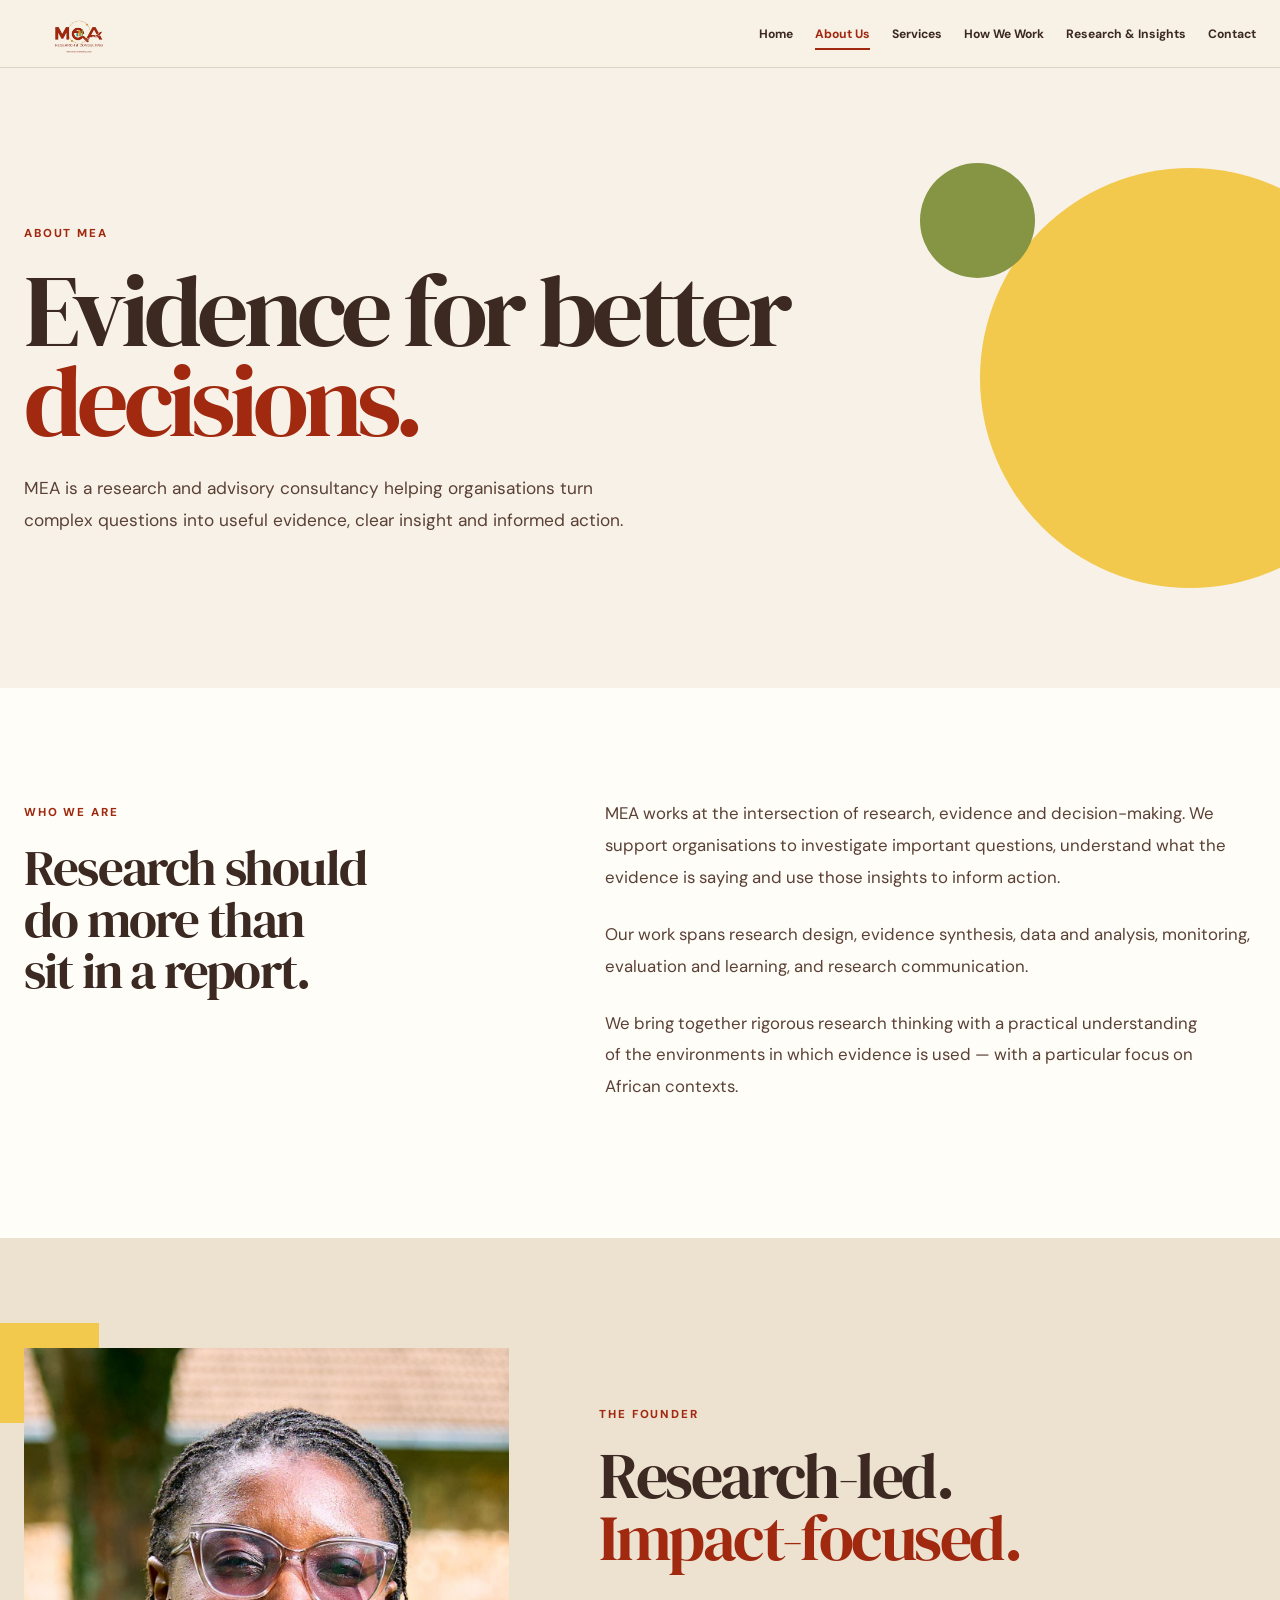
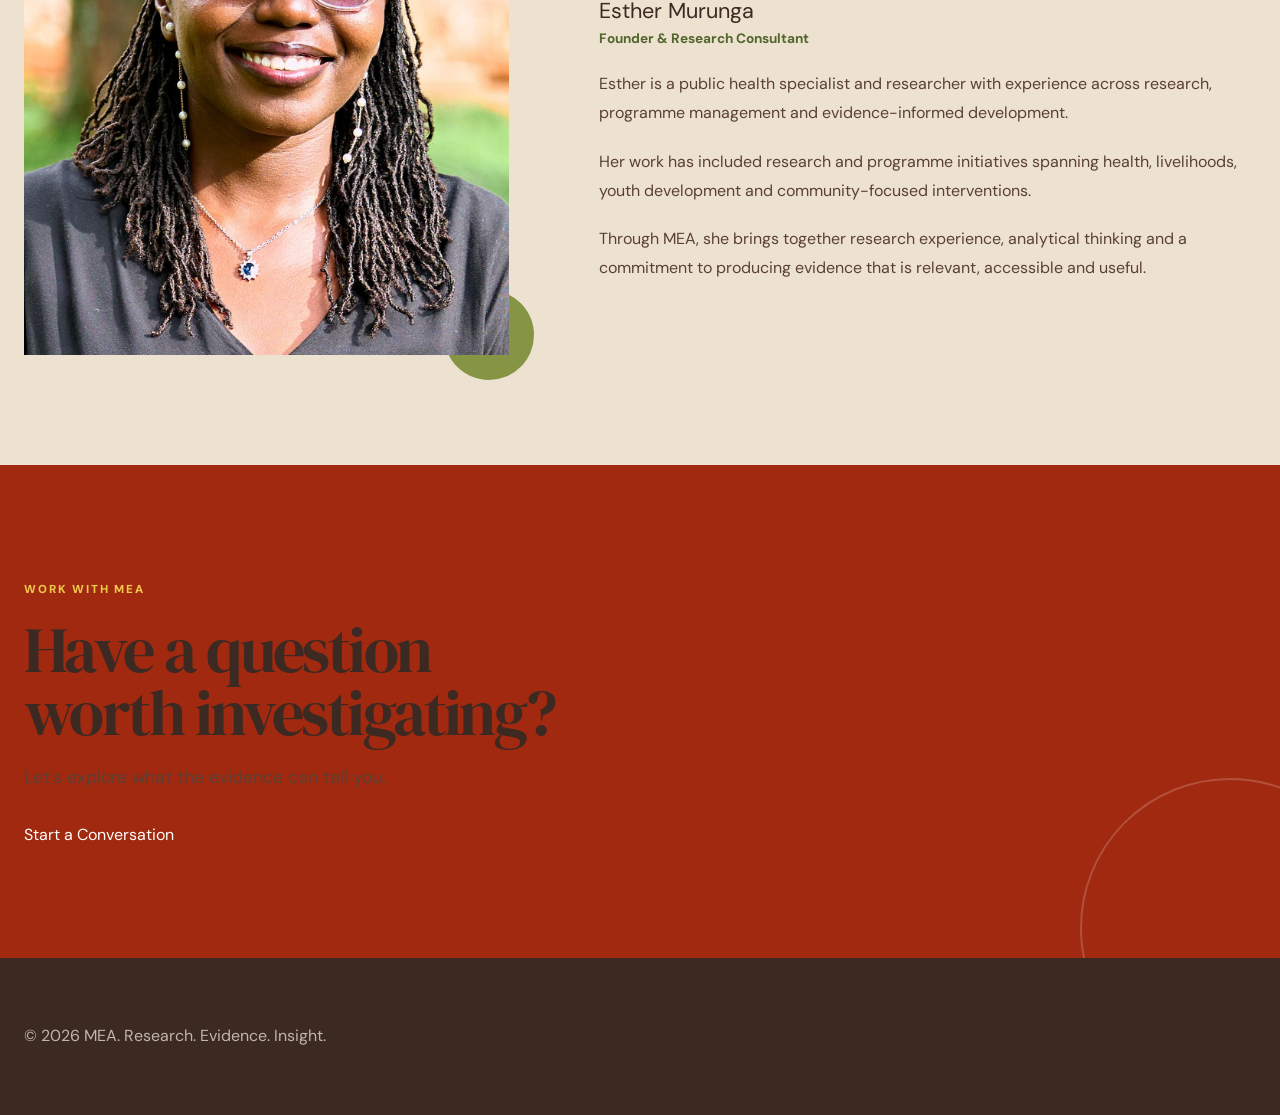
==== about.html @ 5685f76f "Refine contact section styling" ====
<!DOCTYPE html>
<html lang="en">
<head>
    <meta charset="UTF-8">
    <meta name="viewport" content="width=device-width, initial-scale=1.0">

    <title>About Us | MEA</title>

    <meta name="description" content="Learn about MEA, a research and advisory consultancy focused on generating evidence and turning research into actionable insight.">

    <link rel="stylesheet" href="style.css">
</head>

<body>

    <!-- HEADER -->
     <header>
        
        <nav>

        <a href="index.html" class="logo-link">
            <img src="images/MEA-logo.png" alt="MEA Research & Consulting">
        </a>

        <ul>

            <li>
                <a href="index.html">Home</a>
            </li>

            <li>
                <a href="about.html" class="active">About Us</a>
            </li>

            <li>
                <a href="index.html#services">Services</a>
            </li>

            <li>
                <a href="index.html#how-we-work">How We Work</a>
            </li>

            <li>
                <a href="research.html">Research & Insights</a>
            </li>

            <li>
                <a href="index.html#contact">Contact</a>
            </li>

        </ul>

    </nav>

</header>


    <!-- PAGE HERO -->
    <main>

        <section class="page-hero">
            <div class="container">

                <span class="eyebrow">ABOUT MEA</span>

                <h1>
                    Evidence for better
                    <span>decisions.</span>
                </h1>

                <p>
                    MEA is a research and advisory consultancy helping
                    organisations turn complex questions into useful evidence,
                    clear insight and informed action.
                </p>

            </div>
        </section>


        <!-- ABOUT MEA -->
        <section class="about-page-section">
            <div class="container about-page-grid">

                <div class="section-intro">
                    <span class="eyebrow">WHO WE ARE</span>

                    <h2>
                        Research should do more
                        than sit in a report.
                    </h2>
                </div>

                <div class="about-page-copy">

                    <p>
                        MEA works at the intersection of research, evidence
                        and decision-making. We support organisations to
                        investigate important questions, understand what
                        the evidence is saying and use those insights to
                        inform action.
                    </p>

                    <p>
                        Our work spans research design, evidence synthesis,
                        data and analysis, monitoring, evaluation and
                        learning, and research communication.
                    </p>

                    <p>
                        We bring together rigorous research thinking with a
                        practical understanding of the environments in which
                        evidence is used — with a particular focus on African
                        contexts.
                    </p>

                </div>

            </div>
        </section>


        <!-- FOUNDER -->
        <section class="founder-page-section">

            <div class="container founder-page-grid">

                <div class="founder-image">

                    <img
                        src="images/esther-murunga.jpg"
                        alt="Founder of MEA"
                    >

                </div>


                <div class="founder-content">

                    <span class="eyebrow">THE FOUNDER</span>

                    <h2>
                        Research-led.
                        <span>Impact-focused.</span>
                    </h2>

                    <h3>Esther Murunga</h3>

                    <p class="founder-role">
                        Founder & Research Consultant
                    </p>

                    <p>
                        Esther is a public health specialist and researcher
                        with experience across research, programme
                        management and evidence-informed development.
                    </p>

                    <p>
                        Her work has included research and programme
                        initiatives spanning health, livelihoods, youth
                        development and community-focused interventions.
                    </p>

                    <p>
                        Through MEA, she brings together research experience,
                        analytical thinking and a commitment to producing
                        evidence that is relevant, accessible and useful.
                    </p>

                </div>

            </div>

        </section>


        <!-- CTA -->
        <section class="about-page-cta">

            <div class="container">

                <span class="eyebrow">WORK WITH MEA</span>

                <h2>
                    Have a question
                    worth investigating?
                </h2>

                <p>
                    Let's explore what the evidence can tell you.
                </p>

                <a href="index.html#contact" class="btn btn-primary">
                    Start a Conversation
                </a>

            </div>

        </section>

    </main>


    <!-- FOOTER -->
    <footer class="site-footer">

        <div class="container">

            <p>
                © 2026 MEA. Research. Evidence. Insight.
            </p>

        </div>

    </footer>


    <script src="script.js"></script>

</body>
</html>
---- style.css ----
/* =========================================================
   MEA RESEARCH & CONSULTING
   Afro-Modern Editorial Website
   ========================================================= */

/* NOTE: for best performance, load fonts with <link> tags in your HTML <head>
   instead of @import (this is only a fallback). */
@import url('https://fonts.googleapis.com/css2?family=DM+Sans:wght@400;500;600;700&family=DM+Serif+Display:ital@0;1&display=swap');

/* -------------------------
   01. BRAND SYSTEM
------------------------- */
:root {
    --cream: #F7F1E7;
    --cream-dark: #EDE1D0;
    --white: #FFFDF8;

    --brown: #3B2922;
    --brown-soft: #5A4035;
    --brown-light: #76594A;

    --terracotta: #A12910;
    --terracotta-dark: #7F210D;
    --terracotta-light: #C85632;

    --ochre: #E3962F;
    --yellow: #F2C94C;
    --green: #859543;
    --green-dark: #52652C;
    --teal: #2D8888;

    --border: rgba(59, 41, 34, 0.15);
    --shadow: 0 20px 50px rgba(59, 41, 34, 0.12);

    --serif: "DM Serif Display", Georgia, serif;
    --sans: "DM Sans", Arial, sans-serif;

    --radius-small: 8px;
    --radius-medium: 18px;
    --radius-large: 32px;

    --max-width: 1240px;
    --header-height: 82px;
    --hero-bg: url('images/hero-bg.jpg'); /* <- change this path to your picture */
    --gutter: 24px;
    --ease: cubic-bezier(.2, .7, .2, 1);
}

/* -------------------------
   02. RESET & BASE
------------------------- */
*,
*::before,
*::after {
    margin: 0;
    padding: 0;
    box-sizing: border-box;
}

html {
    scroll-behavior: smooth;
    scroll-padding-top: var(--header-height);
    -webkit-text-size-adjust: 100%;
}

body {
    font-family: var(--sans);
    background: var(--cream);
    color: var(--brown);
    line-height: 1.65;
    overflow-x: hidden;
    overflow-x: clip; /* keeps position: sticky working */
    -webkit-font-smoothing: antialiased;
    -moz-osx-font-smoothing: grayscale;
    text-rendering: optimizeLegibility;
}

img,
svg,
video {
    max-width: 100%;
    display: block;
}

a {
    color: inherit;
    text-decoration: none;
}

ul {
    list-style: none;
}

button,
input,
textarea,
select {
    font: inherit;
    color: inherit;
}

::selection {
    background: var(--ochre);
    color: var(--brown);
}

/* Visible keyboard focus */
:focus-visible {
    outline: 3px solid var(--terracotta);
    outline-offset: 4px;
    border-radius: 2px;
}

#services :focus-visible,
#contact :focus-visible,
footer :focus-visible,
.project-header :focus-visible {
    outline-color: var(--yellow);
}

/* -------------------------
   03. GLOBAL TYPOGRAPHY
------------------------- */
h1,
h2,
h3,
h4 {
    color: var(--brown);
    line-height: 1.05;
    font-weight: 400; /* DM Serif Display has one weight; avoids faux-bold */
    text-wrap: balance;
}

h4 {
    font-family: var(--sans);
    font-weight: 700;
}

p {
    color: var(--brown-soft);
    text-wrap: pretty;
}

.eyebrow {
    display: inline-flex;
    align-items: center;
    gap: 10px;

    font-size: 0.75rem;
    font-weight: 700;
    letter-spacing: 0.16em;
    text-transform: uppercase;

    color: var(--terracotta);
}

.eyebrow::before {
    content: "";
    width: 28px;
    height: 3px;
    background: var(--ochre);
    flex-shrink: 0;
}

/* -------------------------
   04. HEADER
------------------------- */

:root {
    --header-height: 66px;
}

header {
    position: sticky;
    top: 0;
    z-index: 1000;

    height: var(--header-height);

    background: rgba(247, 241, 231, 0.96);
    -webkit-backdrop-filter: blur(14px);
    backdrop-filter: blur(14px);

    border-bottom: 1px solid var(--border);
}

nav {
    width: min(100% - 48px, var(--max-width));
    height: 100%;
    margin: auto;

    display: flex;
    align-items: center;
    justify-content: space-between;
    gap: 24px;
}

.logo-link {
    display: flex;
    align-items: center;
    flex-shrink: 0;
}

.logo-link img {
    display: block;
    width: 115px;
    height: auto;
}

nav ul {
    display: flex;
    align-items: center;
    justify-content: flex-end;
    gap: 24px;
    margin: 0;
    padding: 0;
}

nav ul li a {
    position: relative;
    display: inline-block;
    padding: 4px 0;
    white-space: nowrap;

    font-size: 0.76rem;
    font-weight: 700;
    color: var(--brown);

    transition:
        color 0.2s ease,
        transform 0.2s ease;
}

nav ul li a::after {
    content: "";
    position: absolute;
    left: 0;
    bottom: -2px;

    width: 0;
    height: 2px;

    background: var(--terracotta);

    transition: width 0.2s ease;
}

nav ul li a:hover,
nav ul li a[aria-current="page"],
nav ul li a.active {
    color: var(--terracotta);
}

nav ul li a:hover::after,
nav ul li a[aria-current="page"]::after,
nav ul li a.active::after {
    width: 100%;
}


/* Tablet */
@media (max-width: 1000px) {

    nav {
        width: min(100% - 36px, var(--max-width));
    }

    nav ul {
        gap: 18px;
    }

    nav ul li a {
        font-size: 0.72rem;
    }

}


/* Mobile */
@media (max-width: 760px) {

    :root {
        --header-height: 62px;
    }

    nav {
        width: min(100% - 32px, var(--max-width));
    }

    .logo-link img {
        width: 105px;
    }

    nav ul {
        display: none;
    }

}

/* -------------------------
   05. HERO
------------------------- */
#home {
    position: relative;
    isolation: isolate; /* keeps the background layer behind the hero content */
    min-height: calc(100vh - var(--header-height));
    min-height: calc(100svh - var(--header-height));

    width: min(100% - 48px, var(--max-width));
    margin: auto;

    /* extra bottom padding leaves room for the ticker */
    padding: 90px 0 110px;

    display: grid;
    grid-template-columns: minmax(0, 1fr) minmax(390px, 0.85fr);
    align-items: center;
    gap: 70px;
}

/* subtle background motif */
#home::before {
    content: "";
    position: absolute;

    width: 420px;
    height: 420px;

    right: -220px;
    top: 50px;

    border: 1px solid rgba(133, 149, 67, 0.3);
    border-radius: 50%;

    pointer-events: none;
}

#home h2 {
    max-width: 780px;
    margin: 22px 0;

    font-family: var(--serif);
    font-size: clamp(3.5rem, 7vw, 7.8rem);
    font-weight: 400;
    letter-spacing: -0.045em;
    line-height: 0.98;

    color: var(--brown);
}

#home h2 span {
    display: block;
    color: var(--terracotta);
    font-style: italic;
}

#home p {
    max-width: 570px;
    font-size: 1.08rem;
    line-height: 1.8;
}

/* Buttons */
.hero-button,
.primary-button,
.secondary-button {
    display: inline-flex;
    align-items: center;
    justify-content: center;
    gap: 12px;

    min-height: 52px;
    padding: 0 28px;

    border-radius: 999px;

    font-size: 0.82rem;
    font-weight: 700;
    letter-spacing: 0.03em;
    line-height: 1;
    text-align: center;

    cursor: pointer;

    transition:
        transform 0.3s var(--ease),
        background 0.3s ease,
        border-color 0.3s ease,
        color 0.3s ease,
        box-shadow 0.3s ease;
}

.hero-button,
.primary-button {
    background: var(--terracotta);
    color: var(--white);
    border: 2px solid var(--terracotta);
}

.hero-button:hover,
.primary-button:hover {
    background: var(--brown);
    border-color: var(--brown);
    transform: translateY(-4px);
    box-shadow: 0 14px 30px rgba(59, 41, 34, 0.18);
}

.secondary-button {
    background: transparent;
    color: var(--brown);
    border: 2px solid var(--brown);
}

.secondary-button:hover {
    background: var(--ochre);
    border-color: var(--ochre);
    transform: translateY(-4px);
}

.hero-button:active,
.primary-button:active,
.secondary-button:active {
    transform: translateY(-1px);
}

.hero-actions {
    display: flex;
    flex-wrap: wrap;
    gap: 14px;
    margin-top: 34px;
}

/* Hero image area */
.hero-visual {
    position: relative;
    min-height: 600px;

    display: flex;
    align-items: center;
    justify-content: center;
}

.hero-image-wrap {
    position: relative;

    width: min(100%, 500px);
    aspect-ratio: 4 / 5;
}

/* Terracotta offset block */
.hero-image-wrap::before {
    content: "";
    position: absolute;
    inset: 22px 22px -22px -22px;
    background: var(--terracotta);
    z-index: 0;
}

/* Green offset circle */
.hero-image-wrap::after {
    content: "";
    position: absolute;

    width: 95px;
    height: 95px;

    right: -35px;
    bottom: -30px;

    background: var(--green);
    border-radius: 50%;

    z-index: 3;
}

.hero-image,
.hero-image-placeholder {
    position: relative;

    width: 100%;
    height: 100%;

    object-fit: cover;

    z-index: 2;

    background: var(--cream-dark);
    border: 10px solid var(--brown);

    transition:
        transform 0.6s var(--ease),
        filter 0.6s ease;
}

.hero-image-wrap:hover .hero-image {
    transform: translate(-8px, -8px) scale(1.02);
    filter: saturate(1.08);
}

/* Placeholder until a real image is added */
.hero-image-placeholder {
    display: flex;
    align-items: flex-end;
    justify-content: flex-start;

    padding: 28px;

    background:
        linear-gradient(
            135deg,
            var(--cream-dark) 0%,
            var(--cream) 50%,
            var(--ochre) 50%,
            var(--ochre) 53%,
            var(--cream) 53%
        );
}

.hero-image-placeholder span {
    padding: 8px 13px;

    background: var(--brown);
    color: var(--white);

    font-size: 0.7rem;
    font-weight: 700;
    letter-spacing: 0.14em;
}

/* Decorative stamp */
.hero-stamp {
    position: absolute;

    left: -55px;
    bottom: 80px;

    z-index: 5;

    width: 125px;
    height: 125px;

    display: flex;
    align-items: center;
    justify-content: center;

    text-align: center;

    background: var(--ochre);
    color: var(--brown);

    border-radius: 50%;

    font-size: 0.68rem;
    font-weight: 800;
    letter-spacing: 0.12em;
    line-height: 1.5;

    transform: rotate(-10deg);
    box-shadow: 0 12px 30px rgba(59, 41, 34, 0.15);

    animation: gentleFloat 5s ease-in-out infinite;
}

.hero-accent-yellow {
    position: absolute;
    width: 35px;
    height: 35px;
    top: 40px;
    right: 20px;
    background: var(--yellow);
    transform: rotate(45deg);
    z-index: 4;
}

.hero-accent-green {
    position: absolute;
    width: 20px;
    height: 100px;
    left: -50px;
    top: 120px;
    background: var(--green);
    z-index: 4;
}

/* Hero ticker (repeat the items twice in your HTML so the -50% loop is seamless) */
.hero-ticker {
    position: absolute;

    left: 50%;
    bottom: 0;

    width: 100vw;
    transform: translateX(-50%);

    overflow: hidden;

    background: var(--brown);
    color: var(--cream);

    padding: 14px 0;

    white-space: nowrap;
}

.hero-ticker-track {
    display: inline-flex;
    gap: 45px;
    padding-left: 45px;
    will-change: transform;

    animation: ticker 28s linear infinite;
}

.hero-ticker:hover .hero-ticker-track {
    animation-play-state: paused;
}

.hero-ticker span {
    font-size: 0.72rem;
    font-weight: 700;
    letter-spacing: 0.2em;
}

.hero-ticker span:nth-child(3n) {
    color: var(--ochre);
}

.hero-ticker span:nth-child(4n) {
    color: #A9BB64; /* lighter green so it reads on dark brown */
}

/* -------------------------
   05b. HERO BACKGROUND IMAGE
   Full-width picture behind the whole hero. On desktop it stays fixed
   while the page scrolls over it (parallax); on touch devices it scrolls normally.
------------------------- */
#home::after {
    content: "";
    position: absolute;
    z-index: -1;

    top: 0;
    bottom: 0;
    left: 50%;
    width: 100vw;
    transform: translateX(-50%);

    background:
        linear-gradient(
            90deg,
            rgba(43, 28, 22, 0.90) 0%,
            rgba(43, 28, 22, 0.75) 55%,
            rgba(43, 28, 22, 0.55) 100%
        ),
        var(--hero-bg) center / cover no-repeat;
    background-attachment: scroll, fixed;
}

/* Light text on the darkened picture */
#home .eyebrow {
    color: var(--yellow);
}

#home h2 {
    color: var(--cream);
}

#home h2 span {
    color: var(--ochre);
}

#home p {
    color: rgba(247, 241, 231, 0.88);
}

#home .secondary-button {
    color: var(--cream);
    border-color: var(--cream);
}

#home .secondary-button:hover {
    color: var(--brown);
    background: var(--ochre);
    border-color: var(--ochre);
}

#home :focus-visible {
    outline-color: var(--yellow);
}

/* Fixed backgrounds are janky on phones/tablets, so let it scroll there */
@media (max-width: 1000px), (hover: none) {
    #home::after {
        background-attachment: scroll, scroll;
    }
}

/* -------------------------
   06. SHARED SECTIONS
------------------------- */
section:not(#home) {
    padding: 110px var(--gutter);
}

.section-heading {
    width: min(100%, var(--max-width));
    margin: 0 auto 65px;
}

.section-heading h2 {
    max-width: 850px;
    margin-top: 18px;

    font-family: var(--serif);
    font-size: clamp(2.8rem, 6vw, 6rem);
    font-weight: 400;
    letter-spacing: -0.04em;
}

.section-heading > p:not(.eyebrow) {
    max-width: 650px;
    margin-top: 25px;
    font-size: 1.02rem;
}

/* -------------------------
   07. SERVICES
------------------------- */
#services {
    background: var(--brown);
    color: var(--cream);
}

#services h2,
#services p {
    color: var(--cream);
}

#services .eyebrow {
    color: var(--ochre);
}

.services-grid {
    width: min(100%, var(--max-width));
    margin: auto;

    display: grid;
    grid-template-columns: repeat(2, 1fr);
    gap: 2px;

    background: rgba(247, 241, 231, 0.2);
}

/* if there's an odd number of cards, the last one spans the full row */
.service-card:last-child:nth-child(odd) {
    grid-column: 1 / -1;
}

.service-card {
    position: relative;

    min-height: 280px;
    padding: 42px 90px 42px 42px;

    background: var(--brown);
    overflow: hidden;

    transition:
        background 0.4s ease,
        transform 0.4s var(--ease);
}

.service-card::before {
    content: attr(data-number);

    position: absolute;
    right: 28px;
    top: 18px;

    font-family: var(--serif);
    font-size: 5rem;
    line-height: 1;

    color: rgba(247, 241, 231, 0.08);
    pointer-events: none;
}

.service-card::after {
    content: "↗";

    position: absolute;
    right: 30px;
    bottom: 25px;

    font-size: 1.6rem;
    color: var(--ochre);

    transition: transform 0.3s var(--ease), color 0.3s ease;
}

.service-card:hover {
    background: var(--terracotta);
    transform: translateY(-5px);
}

.service-card:hover::after {
    transform: translate(5px, -5px);
    color: var(--yellow);
}

.service-card h3 {
    position: relative;
    z-index: 2;

    max-width: 500px;
    margin-bottom: 18px;

    font-family: var(--serif);
    font-size: clamp(1.9rem, 3vw, 2.4rem);
    font-weight: 400;

    color: var(--cream);
}

.service-card p {
    position: relative;
    z-index: 2;

    max-width: 480px;
    color: rgba(247, 241, 231, 0.82);
}

/* -------------------------
   08. AREAS
------------------------- */

#areas {
    padding: 110px 0;
    background: var(--cream);
}

/* -------------------------
   AREAS — FULL WIDTH INTRO
------------------------- */

#areas .section-heading {
    width: min(100% - 48px, var(--max-width));
    margin: 0 auto 65px;

    display: block;
}

#areas .section-heading .eyebrow {
    display: block;
    margin-bottom: 20px;
}

#areas .section-heading h2 {
    max-width: 1050px;
    margin: 0 0 24px;

    font-family: var(--serif);
    font-size: clamp(3rem, 6vw, 6.5rem);
    font-weight: 400;
    line-height: 0.98;
    letter-spacing: -0.045em;

    color: var(--brown);
}

#areas .section-heading > p:last-child {
    max-width: 900px;
    margin: 0;

    font-size: 1.08rem;
    line-height: 1.8;
    color: var(--brown-soft);
}

#areas .section-heading > p:last-child {
    grid-column: 2;

    max-width: 850px;
    margin: 15px 0 0;

    font-size: 1.08rem;
    line-height: 1.8;
    color: var(--brown-soft);
}


/* -------------------------
   AREA CARDS
------------------------- */

#areas .areas-grid {
    width: min(100% - 48px, var(--max-width));
    margin: auto;

    display: grid;
    grid-template-columns: repeat(3, 1fr);
    gap: 18px;
}

#areas .area-card {
    position: relative;
    overflow: hidden;

    min-height: 210px;
    padding: 35px;

    display: flex;
    flex-direction: column;
    align-items: flex-start;
    justify-content: flex-end;

    background: var(--white);
    border: 1px solid var(--border);

    transition:
        transform 0.35s var(--ease),
        background 0.35s ease,
        border-color 0.35s ease;
}

#areas .area-card::before {
    content: "";

    position: absolute;

    width: 90px;
    height: 90px;

    right: -20px;
    top: -20px;

    background: var(--green);
    border-radius: 50%;
}

#areas .area-card:nth-child(4n + 2)::before {
    background: var(--ochre);
}

#areas .area-card:nth-child(4n + 3)::before {
    background: var(--terracotta);
}

#areas .area-card:nth-child(4n + 4)::before {
    background: var(--teal);
}

#areas .area-card:hover {
    transform: translateY(-8px) rotate(-1deg);
    background: var(--brown);
    border-color: var(--brown);
}

#areas .area-card h3 {
    position: relative;
    z-index: 2;

    margin: 0;

    font-family: var(--serif);
    font-size: 2rem;

    color: var(--brown);

    transition: color 0.3s ease;
}

#areas .area-card p {
    position: relative;
    z-index: 2;

    margin-top: 12px;

    font-size: 0.9rem;
    line-height: 1.6;
    color: var(--brown-soft);

    transition: color 0.3s ease;
}

#areas .area-card:hover h3,
#areas .area-card:hover p {
    color: var(--cream);
}


/* -------------------------
   AREAS — TABLET
------------------------- */

@media (max-width: 900px) {

    #areas .areas-grid {
        grid-template-columns: repeat(2, 1fr);
    }

}


/* -------------------------
   AREAS — MOBILE
------------------------- */

@media (max-width: 600px) {

    #areas {
        padding: 80px 0;
    }

    #areas .section-heading,
    #areas .areas-grid {
        width: min(100% - 32px, var(--max-width));
    }

    #areas .section-heading {
        margin-bottom: 45px;
    }

    #areas .section-heading h2 {
        font-size: clamp(2.7rem, 12vw, 4rem);
    }

    #areas .section-heading > p:last-child {
        font-size: 1rem;
    }

    #areas .areas-grid {
        grid-template-columns: 1fr;
    }

}

/* -------------------------
   09. ABOUT
------------------------- */
#about {
    background: var(--white);
}

.about-container {
    width: min(100%, var(--max-width));
    margin: auto;

    display: grid;
    grid-template-columns: 1.25fr 0.75fr;
    gap: 90px;
    align-items: start;
}

.about-text h2 {
    margin-bottom: 30px;

    font-family: var(--serif);
    font-size: clamp(2.8rem, 5vw, 5rem);
    font-weight: 400;
}

.about-text p {
    max-width: 700px;
    margin-bottom: 20px;
    font-size: 1.05rem;
}

.about-highlight {
    position: sticky;
    top: calc(var(--header-height) + 38px);

    padding: 42px;

    background: var(--green-dark); /* darker green = white text passes contrast */
    color: var(--white);

    transform: rotate(2deg);
}

.about-highlight::before {
    content: "MEA";

    display: block;
    margin-bottom: 35px;

    font-family: var(--serif);
    font-size: 5rem;
    line-height: 1;

    color: rgba(255, 255, 255, 0.22);
}

.about-highlight p {
    color: var(--white);

    font-family: var(--serif);
    font-size: 1.7rem;
    line-height: 1.25;
}

/* -------------------------
   10. APPROACH
------------------------- */
.approach-grid {
    width: min(100%, var(--max-width));
    margin: auto;

    display: grid;
    grid-template-columns: repeat(4, 1fr);

    border-top: 1px solid var(--border);
    counter-reset: approach;
}

.approach-item {
    counter-increment: approach; /* was missing, so numbers never showed */

    padding: 38px 25px;
    border-right: 1px solid var(--border);

    transition: background 0.3s ease;
}

.approach-item:last-child {
    border-right: none;
}

.approach-item:hover {
    background: var(--cream-dark);
}

.approach-item::before {
    content: "0" counter(approach);

    display: block;
    margin-bottom: 22px;

    font-size: 0.75rem;
    font-weight: 700;
    letter-spacing: 0.16em;

    color: var(--terracotta);
}

.approach-item h3 {
    margin-bottom: 15px;

    font-family: var(--serif);
    font-size: 1.8rem;
}

/* -------------------------
   11. RESEARCH / INSIGHTS
------------------------- */
#insights {
    background: var(--cream-dark);
}

.research-grid {
    width: min(100%, var(--max-width));
    margin: auto;

    display: grid;
    grid-template-columns: repeat(3, 1fr);
    gap: 25px;
}

.research-card {
    position: relative;

    min-height: 330px;
    padding: 35px;

    display: flex;
    flex-direction: column;
    justify-content: space-between;

    background: var(--white);

    transition:
        transform 0.4s var(--ease),
        box-shadow 0.4s ease;
}

.research-card:nth-child(3n + 2) {
    background: var(--terracotta);
}

.research-card:nth-child(3n + 3) {
    background: var(--green-dark);
}

.research-card:hover {
    transform: translateY(-10px);
    box-shadow: var(--shadow);
}

.research-card h3 {
    margin: 18px 0;

    font-family: var(--serif);
    font-size: 2rem;
}

.research-type {
    font-size: 0.7rem;
    font-weight: 800;
    letter-spacing: 0.15em;
    text-transform: uppercase;

    color: var(--terracotta);
}

.research-tags {
    display: flex;
    flex-wrap: wrap;
    gap: 8px;
}

.research-tags span {
    padding: 6px 12px;

    background: var(--cream-dark);
    color: var(--brown);

    font-size: 0.68rem;
    font-weight: 700;

    border-radius: 999px;
}

.research-link {
    display: inline-block;
    margin-top: 25px;

    font-size: 0.8rem;
    font-weight: 800;

    color: var(--terracotta);
}

/* Coloured cards: text, labels, tags and links were invisible on these before */
.research-card:nth-child(3n + 2) h3,
.research-card:nth-child(3n + 2) p,
.research-card:nth-child(3n + 3) h3,
.research-card:nth-child(3n + 3) p {
    color: var(--white);
}

.research-card:nth-child(3n + 2) .research-type,
.research-card:nth-child(3n + 2) .research-link,
.research-card:nth-child(3n + 3) .research-type,
.research-card:nth-child(3n + 3) .research-link {
    color: var(--yellow);
}

.research-card:nth-child(3n + 2) .research-tags span,
.research-card:nth-child(3n + 3) .research-tags span {
    background: rgba(255, 253, 248, 0.18);
    color: var(--white);
}

.research-link:hover {
    text-decoration: underline;
    text-underline-offset: 4px;
}

.insights-note {
    width: min(100%, var(--max-width));
    margin: 50px auto 0;
    padding: 30px;

    background: var(--brown);
    color: var(--cream);

    border-left: 10px solid var(--ochre);
}

.insights-note p {
    color: var(--cream);
}

/* -------------------------
   12. FOUNDER
------------------------- */
#founder {
    background: var(--white);
}

.founder-container {
    width: min(100%, var(--max-width));
    margin: auto;

    display: grid;
    grid-template-columns: 0.8fr 1.2fr;
    gap: 80px;
    align-items: center;
}

.founder-image {
    position: relative;
}

.founder-image img {
    width: 100%;
    aspect-ratio: 4 / 5;
    object-fit: cover;
}

.image-placeholder {
    min-height: 500px;

    background:
        linear-gradient(
            145deg,
            var(--terracotta) 0 50%,
            var(--ochre) 50% 75%,
            var(--green) 75%
        );

    display: flex;
    align-items: flex-end;

    padding: 30px;
}

.image-placeholder::after {
    content: "PEOPLE • RESEARCH • AFRICA";

    padding: 10px 14px;

    background: var(--brown);
    color: var(--cream);

    font-size: 0.7rem;
    font-weight: 700;
    letter-spacing: 0.12em;
}

.founder-content h2 {
    margin: 18px 0 25px;

    font-family: var(--serif);
    font-size: clamp(2.8rem, 5vw, 5rem);
    font-weight: 400;
}

.founder-content p {
    margin-bottom: 20px;
}

.founder-link {
    display: inline-flex;
    margin-top: 15px;

    font-weight: 700;
    color: var(--terracotta);

    border-bottom: 2px solid var(--ochre);

    transition: color 0.3s ease, border-color 0.3s ease;
}

.founder-link:hover {
    color: var(--green-dark);
    border-color: var(--green-dark);
}

/* -------------------------
   13. CONTACT
------------------------- */

#contact {
    --contact-bg: #C85632;   /* lighter terracotta: change this one value to adjust the shade */
    --butter: #FFE7B0;

    position: relative;
    overflow: hidden;
    isolation: isolate;

    background: var(--contact-bg);
    color: var(--white);
}

/* soft filled circle, top right */
#contact::before {
    content: "";
    position: absolute;
    z-index: -1;

    width: 620px;
    height: 620px;

    right: -240px;
    top: -260px;

    border-radius: 50%;
    background: rgba(255, 253, 248, 0.08);

    pointer-events: none;
}

/* outlined ring, bottom left */
#contact::after {
    content: "";
    position: absolute;
    z-index: -1;

    width: 460px;
    height: 460px;

    left: -230px;
    bottom: -230px;

    border-radius: 50%;
    border: 1px solid rgba(255, 253, 248, 0.28);

    pointer-events: none;
}

#contact h2 {
    color: var(--white);
}

#contact .eyebrow {
    color: var(--butter);
}

#contact .eyebrow::before {
    background: var(--butter);
}

.contact-container {
    width: min(100%, var(--max-width));
    margin: auto;

    display: grid;
    grid-template-columns: minmax(0, 1fr) minmax(0, 1.05fr);
    gap: 90px;
    align-items: center;
}


/* INTRO */

.contact-intro h2 {
    margin: 26px 0 28px;

    font-family: var(--serif);
    font-size: clamp(3rem, 6vw, 5.8rem);
    font-weight: 400;
    letter-spacing: -0.04em;
    line-height: 1;
}

/* optional: <h2>Let's build <span>evidence</span> together</h2> */
.contact-intro h2 span {
    font-style: italic;
    color: var(--butter);
}

#contact .contact-intro > p:not(.eyebrow) {
    max-width: 470px;

    font-size: 1.08rem;
    line-height: 1.75;

    color: rgba(255, 253, 248, 0.94);
}


/* CONTACT DETAILS */

.contact-details {
    max-width: 470px;
    margin-top: 42px;
}

#contact .contact-details p {
    margin: 0;
    padding: 18px 0;

    border-top: 1px solid rgba(255, 253, 248, 0.3);

    font-size: 1.02rem;
    line-height: 1.5;

    color: var(--white);
}

#contact .contact-details p:last-child {
    border-bottom: 1px solid rgba(255, 253, 248, 0.3);
}

/* optional label above each detail: <strong>Email</strong> */
.contact-details strong {
    display: block;
    margin-bottom: 4px;

    font-size: 0.7rem;
    font-weight: 700;
    letter-spacing: 0.16em;
    text-transform: uppercase;

    color: var(--butter);
}

.contact-details a {
    overflow-wrap: anywhere;

    border-bottom: 2px solid rgba(255, 231, 176, 0.5);

    transition:
        border-color 0.3s ease,
        color 0.3s ease;
}

.contact-details a:hover {
    color: var(--butter);
    border-color: var(--butter);
}


/* FORM CARD */

#contact-form {
    position: relative;

    padding: 50px;

    background: var(--cream);
    color: var(--brown);

    box-shadow: 14px 14px 0 var(--ochre);
}

/* green accent circle, echoing the hero */
#contact-form::after {
    content: "";
    position: absolute;

    width: 56px;
    height: 56px;

    top: -24px;
    right: -24px;

    border-radius: 50%;
    background: var(--green);

    pointer-events: none;
}

#contact #contact-form p {
    margin-bottom: 30px;
    color: var(--brown-soft);
}

/* two fields side by side: wrap two .form-group in <div class="form-row"> */
.form-row {
    display: grid;
    grid-template-columns: 1fr 1fr;
    gap: 0 20px;
}

.form-group {
    margin-bottom: 20px;
}

.form-group label {
    display: block;
    margin-bottom: 8px;

    font-size: 0.72rem;
    font-weight: 700;
    letter-spacing: 0.1em;
    text-transform: uppercase;

    color: var(--brown);
}


/* INPUTS: soft filled fields */

.form-group input,
.form-group textarea,
.form-group select {
    width: 100%;
    padding: 14px 16px;

    background: var(--white);

    border: 1.5px solid rgba(59, 41, 34, 0.18);
    border-radius: 12px;

    font-family: var(--sans);
    font-size: 1rem; /* 16px stops iPhones zooming on focus */
    color: var(--brown);

    outline: none;

    transition:
        border-color 0.25s ease,
        box-shadow 0.25s ease,
        background 0.25s ease;
}

.form-group input::placeholder,
.form-group textarea::placeholder {
    color: var(--brown-light);
    opacity: 0.6;
}

.form-group input:hover,
.form-group textarea:hover,
.form-group select:hover {
    border-color: rgba(59, 41, 34, 0.4);
}

.form-group input:focus,
.form-group textarea:focus,
.form-group select:focus {
    border-color: var(--terracotta);
    box-shadow: 0 0 0 4px rgba(200, 86, 50, 0.16);
}

/* browser autofill */
.form-group input:-webkit-autofill {
    -webkit-text-fill-color: var(--brown);
    box-shadow: 0 0 0 100px var(--white) inset;
}

/* select arrow */
.form-group select {
    appearance: none;
    -webkit-appearance: none;

    cursor: pointer;
    padding-right: 42px;

    background-image: url("data:image/svg+xml,%3Csvg xmlns='http://www.w3.org/2000/svg' width='12' height='8' viewBox='0 0 12 8'%3E%3Cpath d='M1 1.5l5 5 5-5' fill='none' stroke='%233B2922' stroke-width='2'/%3E%3C/svg%3E");
    background-repeat: no-repeat;
    background-position: right 16px center;
}

.form-group textarea {
    min-height: 130px;
    resize: vertical;
}


/* SUBMIT BUTTON (give it class="primary-button") */

#contact-form button {
    width: 100%;
    margin-top: 8px;

    background: var(--ochre);
    border-color: var(--ochre);
    color: var(--brown);
}

#contact-form button:hover {
    background: var(--brown);
    border-color: var(--brown);
    color: var(--cream);
}
#contact button,
#contact input[type="submit"],
#contact .primary-button {
    color: var(--brown);
    -webkit-text-fill-color: var(--brown);
}

/* focus rings: yellow on the terracotta background, terracotta on the cream card */
#contact :focus-visible {
    outline-color: var(--butter);
}

#contact-form :focus-visible {
    outline-color: var(--terracotta);
}

/* optional status message: <p class="form-status"> or <p class="form-status error"> */
#contact #contact-form .form-status {
    margin: 18px 0 0;

    font-size: 0.9rem;
    font-weight: 600;
    color: var(--green-dark);
}

#contact #contact-form .form-status.error {
    color: var(--terracotta-dark);
}


/* CONTACT: TABLET & MOBILE */

@media (max-width: 1000px) {

    .contact-container {
        grid-template-columns: 1fr;
        gap: 70px;
    }

    #contact .contact-intro > p:not(.eyebrow),
    .contact-details {
        max-width: 640px;
    }

    #contact-form {
        max-width: 640px;
    }
}

@media (max-width: 760px) {

    .contact-container {
        gap: 60px;
    }

    #contact-form {
        padding: 34px 24px;
        box-shadow: 8px 8px 0 var(--ochre);
    }

    #contact-form::after {
        width: 44px;
        height: 44px;
        top: -18px;
        right: -12px;
    }

    .form-row {
        grid-template-columns: 1fr;
    }
}

/* -------------------------
   14. PROJECT PAGES
------------------------- */
.project-page {
    background: var(--cream);
}

.project-header {
    padding: 100px var(--gutter) 60px;

    background: var(--brown);
    color: var(--cream);
}

.project-header h1 {
    width: min(100%, var(--max-width));
    margin: auto;

    font-family: var(--serif);
    font-size: clamp(2.8rem, 7vw, 7rem);
    font-weight: 400;

    color: var(--cream);
}

/* side gutters added so text never touches the screen edge on mobile */
.project-intro,
.project-details {
    width: min(100% - (var(--gutter) * 2), var(--max-width));
    margin: auto;
}

.project-intro {
    padding: 70px 0;
}

.project-intro p {
    max-width: 800px;
    font-size: clamp(1.05rem, 2vw, 1.2rem);
}

.project-details {
    display: grid;
    grid-template-columns: 0.7fr 1.3fr;
    gap: 70px;
    padding-bottom: 100px;
}

.project-sidebar {
    position: sticky;
    top: calc(var(--header-height) + 24px);
    align-self: start;

    padding: 30px;

    background: var(--green-dark);
    color: var(--white);
}

.project-info {
    margin-bottom: 25px;
}

.project-info:last-child {
    margin-bottom: 0;
}

.project-info h4 {
    margin-bottom: 5px;

    color: var(--yellow);

    font-size: 0.7rem;
    text-transform: uppercase;
    letter-spacing: 0.12em;
}

.project-info p {
    color: var(--white);
}

.project-content h2 {
    margin-bottom: 20px;

    font-family: var(--serif);
    font-size: clamp(2rem, 4vw, 2.8rem);
}

.project-content p {
    margin-bottom: 20px;
    max-width: 70ch;
}

.project-image {
    margin: 45px 0;
}

.project-image img {
    width: 100%;
}

.image-caption {
    margin-top: 10px;

    font-size: 0.75rem;
    color: var(--brown-light);
}

.academic-context {
    margin-top: 60px;
    padding: 35px;

    background: var(--cream-dark);
    border-left: 8px solid var(--ochre);
}

.academic-context-text {
    margin-bottom: 25px;
}

.university-logo img {
    max-width: 150px;
    height: auto;
}

.project-team {
    margin-top: 60px;
}

.team-list,
.supervisor-list {
    display: grid;
    gap: 15px;
}

.team-person,
.supervisor-person {
    padding: 20px;

    background: var(--white);
    border-left: 4px solid var(--terracotta);
}

/* -------------------------
   15. FOOTER
------------------------- */
footer {
    padding: 65px var(--gutter);

    background: var(--brown);
    color: var(--cream);
}

footer > * {
    max-width: var(--max-width);
    margin-left: auto;
    margin-right: auto;
}

footer p {
    color: rgba(247, 241, 231, 0.7);
}

footer a {
    transition: color 0.3s ease;
}

footer a:hover {
    color: var(--ochre);
}

/* -------------------------
   16. ANIMATIONS
------------------------- */
@keyframes ticker {
    from { transform: translateX(0); }
    to   { transform: translateX(-50%); }
}

@keyframes gentleFloat {
    0%, 100% { transform: rotate(-10deg) translateY(0); }
    50%      { transform: rotate(-7deg) translateY(-10px); }
}

/* -------------------------
   17. SCROLL REVEAL
   Uses the separate `translate` property so it doesn't
   override the `transform` used by hover effects.
------------------------- */
@keyframes fadeUp {
    from {
        opacity: 0;
        translate: 0 25px;
    }
    to {
        opacity: 1;
        translate: 0 0;
    }
}

.service-card,
.area-card,
.research-card,
.approach-item,
.about-container,
.founder-container {
    animation: fadeUp 0.8s var(--ease) both;
}

/* Where supported, reveal as each element scrolls into view */
@supports (animation-timeline: view()) {
    .service-card,
    .area-card,
    .research-card,
    .approach-item,
    .about-container,
    .founder-container {
        animation: fadeUp linear both;
        animation-timeline: view();
        animation-range: entry 0% entry 35%;
    }
}

/* -------------------------
   18. RESPONSIVE
------------------------- */
@media (max-width: 1100px) {
    nav ul {
        gap: 22px;
    }
}

@media (max-width: 1000px) {
    #home {
        grid-template-columns: 1fr;
        gap: 50px;
        padding-top: 70px;
    }

    #home h2 {
        max-width: 850px;
    }

    .hero-visual {
        min-height: auto;
        padding-inline: 30px;
    }

    .hero-image-wrap {
        width: min(100%, 520px);
    }

    .about-container,
    .founder-container,
    .contact-container {
        grid-template-columns: 1fr;
        gap: 50px;
    }

    .about-highlight {
        position: static;
    }

    .approach-grid {
        grid-template-columns: repeat(2, 1fr);
    }

    .approach-item:nth-child(2n) {
        border-right: none;
    }

    .approach-item:nth-child(-n + 2) {
        border-bottom: 1px solid var(--border);
    }

    .research-grid,
    .areas-grid {
        grid-template-columns: repeat(2, 1fr);
    }

    .project-details {
        grid-template-columns: 1fr;
        gap: 50px;
    }

    .project-sidebar {
        position: static;
    }

    /* nav: scrolls sideways instead of overflowing */
    nav {
        gap: 20px;
    }

    nav ul {
        overflow-x: auto;
        scrollbar-width: none;
        -webkit-overflow-scrolling: touch;
    }

    nav ul::-webkit-scrollbar {
        display: none;
    }
}

@media (max-width: 760px) {
    :root {
        --header-height: 70px;
        --gutter: 18px;
    }

    nav {
        width: min(100% - 30px, var(--max-width));
    }

    nav ul {
        gap: 18px;
    }

    nav ul li a {
        font-size: 0.75rem;
    }

    #home {
        width: min(100% - 30px, var(--max-width));
        padding: 60px 0 100px;
    }

    #home h2 {
        font-size: clamp(3.2rem, 14vw, 5.5rem);
    }

    .hero-visual {
        min-height: 480px;
    }

    .hero-stamp {
        left: -5px;
        bottom: 50px;

        width: 100px;
        height: 100px;
    }

    .hero-accent-green {
        left: -5px;
    }

    section:not(#home) {
        padding: 80px var(--gutter);
    }

    .section-heading {
        margin-bottom: 45px;
    }

    .services-grid,
    .research-grid,
    .areas-grid {
        grid-template-columns: 1fr;
    }

    .service-card {
        min-height: 240px;
        padding-right: 80px;
    }

    .contact-container {
        gap: 40px;
    }

    #contact-form {
        padding: 30px 22px;
    }

    .about-highlight {
        transform: rotate(1deg);
        padding: 32px;
    }
}

@media (max-width: 500px) {
    nav {
        flex-direction: column;
        align-items: flex-start;
        gap: 6px;
        padding: 14px 0 10px;
    }

    nav ul {
        width: 100%;
        padding-bottom: 5px;
    }

    #home {
        padding-top: 45px;
    }

    #home p {
        font-size: 0.98rem;
    }

    .hero-actions {
        flex-direction: column;
        align-items: stretch;
    }

    .hero-button,
    .primary-button,
    .secondary-button {
        width: 100%;
    }

    .hero-visual {
        min-height: 400px;
        padding-inline: 20px;
    }

    .hero-image-wrap {
        width: 88%;
    }

    .hero-image,
    .hero-image-placeholder {
        border-width: 7px;
    }

    .hero-stamp {
        width: 80px;
        height: 80px;
        font-size: 0.55rem;
    }

    .service-card {
        padding: 30px 70px 30px 25px;
    }

    .area-card,
    .research-card {
        padding: 28px;
    }

    .approach-grid {
        grid-template-columns: 1fr;
    }

    .approach-item {
        border-right: none;
        border-bottom: 1px solid var(--border);
    }

    .founder-image .image-placeholder {
        min-height: 380px;
    }

    .project-header {
        padding-top: 70px;
    }
}

/* -------------------------
   19. REDUCED MOTION
------------------------- */
@media (prefers-reduced-motion: reduce) {
    *,
    *::before,
    *::after {
        scroll-behavior: auto !important;
        animation-duration: 0.01ms !important;
        animation-iteration-count: 1 !important;
        animation-delay: 0s !important;
        transition-duration: 0.01ms !important;
    }
}

/* -------------------------
   20. PRINT
------------------------- */
@media print {
    header,
    .hero-ticker,
    .hero-stamp,
    #contact-form {
        display: none !important;
    }

    body {
        background: #fff;
    }
}

/* =========================================================
   ABOUT — HERO
   ========================================================= */

.page-hero {
    position: relative;
    min-height: 620px;
    padding: 120px 0 100px;

    display: flex;
    align-items: center;

    background: var(--cream);
    overflow: hidden;
}

/* Large editorial shape */
.page-hero::before {
    content: "";
    position: absolute;

    width: 420px;
    height: 420px;

    right: -120px;
    top: 50%;
    transform: translateY(-50%);

    border-radius: 50%;

    background: var(--yellow);
}

/* Smaller green accent */
.page-hero::after {
    content: "";

    position: absolute;

    width: 115px;
    height: 115px;

    right: 245px;
    top: 95px;

    border-radius: 50%;

    background: var(--green);
}

.page-hero .container {
    position: relative;
    z-index: 2;

    width: min(100% - 48px, var(--max-width));
}


/* Small label */
.page-hero .eyebrow {
    color: var(--terracotta);
}


/* Main heading */
.page-hero h1 {
    max-width: 850px;

    margin: 20px 0 28px;

    font-family: var(--serif);
    font-size: clamp(4rem, 8vw, 7.5rem);
    line-height: 0.88;
    letter-spacing: -0.055em;

    color: var(--brown);
}

.page-hero h1 span {
    display: block;
    color: var(--terracotta);
}


/* Intro */
.page-hero p {
    max-width: 620px;

    margin: 0;

    font-size: 1.08rem;
    line-height: 1.85;

    color: var(--brown-soft);
}


/* About section */
.about-page-section {
    padding: 120px 0;
    background: var(--white);
}

.about-page-grid {
    display: grid;
    grid-template-columns: 0.85fr 1.15fr;
    gap: 100px;
    align-items: start;
}

.section-intro h2 {
    margin-top: 18px;
    font-family: var(--serif);
    font-size: clamp(2.5rem, 4vw, 4rem);
    line-height: 1;
    letter-spacing: -0.035em;
    color: var(--brown);
}

.eyebrow {
    display: inline-block;
    font-size: 0.72rem;
    font-weight: 800;
    letter-spacing: 0.16em;
    text-transform: uppercase;
    color: var(--terracotta);
}

.about-page-copy {
    max-width: 680px;
}

.about-page-copy p {
    margin-bottom: 25px;
    font-size: 1.05rem;
    line-height: 1.9;
    color: var(--brown-soft);
}


/* Founder */
.founder-page-section {
    padding: 120px 0;
    background: var(--cream-dark);
}

.founder-page-grid {
    display: grid;
    grid-template-columns: 0.85fr 1.15fr;
    gap: 90px;
    align-items: center;
}

.founder-image {
    position: relative;
}

.founder-image::before {
    content: "";
    position: absolute;
    width: 100px;
    height: 100px;
    background: var(--yellow);
    left: -25px;
    top: -25px;
    z-index: 0;
}

.founder-image::after {
    content: "";
    position: absolute;
    width: 90px;
    height: 90px;
    border-radius: 50%;
    background: var(--green);
    right: -25px;
    bottom: -25px;
    z-index: 0;
}

.founder-image img {
    position: relative;
    z-index: 1;
    display: block;
    width: 100%;
    max-width: 500px;
    aspect-ratio: 4 / 5;
    object-fit: cover;
}

.founder-content h2 {
    max-width: 600px;
    margin: 18px 0 30px;
    font-family: var(--serif);
    font-size: clamp(2.8rem, 5vw, 4.8rem);
    line-height: 0.98;
    letter-spacing: -0.04em;
    color: var(--brown);
}

.founder-content h2 span {
    color: var(--terracotta);
}

.founder-content h3 {
    margin-bottom: 5px;
    font-size: 1.35rem;
    color: var(--brown);
}

.founder-role {
    margin-bottom: 28px;
    font-size: 0.85rem;
    font-weight: 700;
    color: var(--green-dark);
}

.founder-content p:not(.founder-role) {
    max-width: 650px;
    margin-bottom: 20px;
    line-height: 1.8;
    color: var(--brown-soft);
}


/* About CTA */
.about-page-cta {
    position: relative;
    padding: 110px 0;
    background: var(--terracotta);
    color: var(--white);
    overflow: hidden;
}

.about-page-cta::after {
    content: "";
    position: absolute;
    width: 300px;
    height: 300px;
    border-radius: 50%;
    border: 2px solid rgba(255, 255, 255, 0.18);
    right: -100px;
    bottom: -120px;
}

.about-page-cta .container {
    position: relative;
    z-index: 2;
}

.about-page-cta .eyebrow {
    color: var(--yellow);
}

.about-page-cta h2 {
    max-width: 750px;
    margin: 18px 0;
    font-family: var(--serif);
    font-size: clamp(2.8rem, 5vw, 5rem);
    line-height: 0.98;
    letter-spacing: -0.04em;
}

.about-page-cta p {
    margin-bottom: 30px;
    font-size: 1.1rem;
}


/* Active navigation */
.main-nav a.active {
    color: var(--terracotta);
}


/* =========================================================
   ABOUT PAGE — MOBILE
   ========================================================= */

@media (max-width: 760px) {

    .page-hero {
        padding: 110px 0 80px;
    }

    .page-hero h1 {
        font-size: clamp(3rem, 15vw, 5rem);
    }

    .about-page-section,
    .founder-page-section {
        padding: 80px 0;
    }

    .about-page-grid,
    .founder-page-grid {
        grid-template-columns: 1fr;
        gap: 50px;
    }

    .section-intro h2 {
        font-size: 3rem;
    }

    .founder-image {
        max-width: 430px;
        margin: 0 auto;
    }

    .founder-content h2 {
        font-size: 3.2rem;
    }

    .about-page-cta {
        padding: 80px 0;
    }

}
 /* =========================================================
    COMPACT HEADER — ALL PAGES
    ========================================================= */

header {
    height: 68px !important;
    min-height: 68px !important;
    padding: 0 !important;
}

header nav {
    height: 68px !important;
    min-height: 68px !important;
    padding: 0 !important;
}

header .logo-link img {
    width: 110px !important;
    max-height: 45px;
    object-fit: contain;
}

header nav ul {
    gap: 22px !important;
    margin: 0 !important;
    padding: 0 !important;
}

header nav ul li a {
    padding: 4px 0 !important;
    font-size: 0.76rem !important;
}


/* Mobile */
@media (max-width: 760px) {

    header {
        height: 62px !important;
        min-height: 62px !important;
    }

    header nav {
        height: 62px !important;
        min-height: 62px !important;
    }

    header .logo-link img {
        width: 100px !important;
    }

}
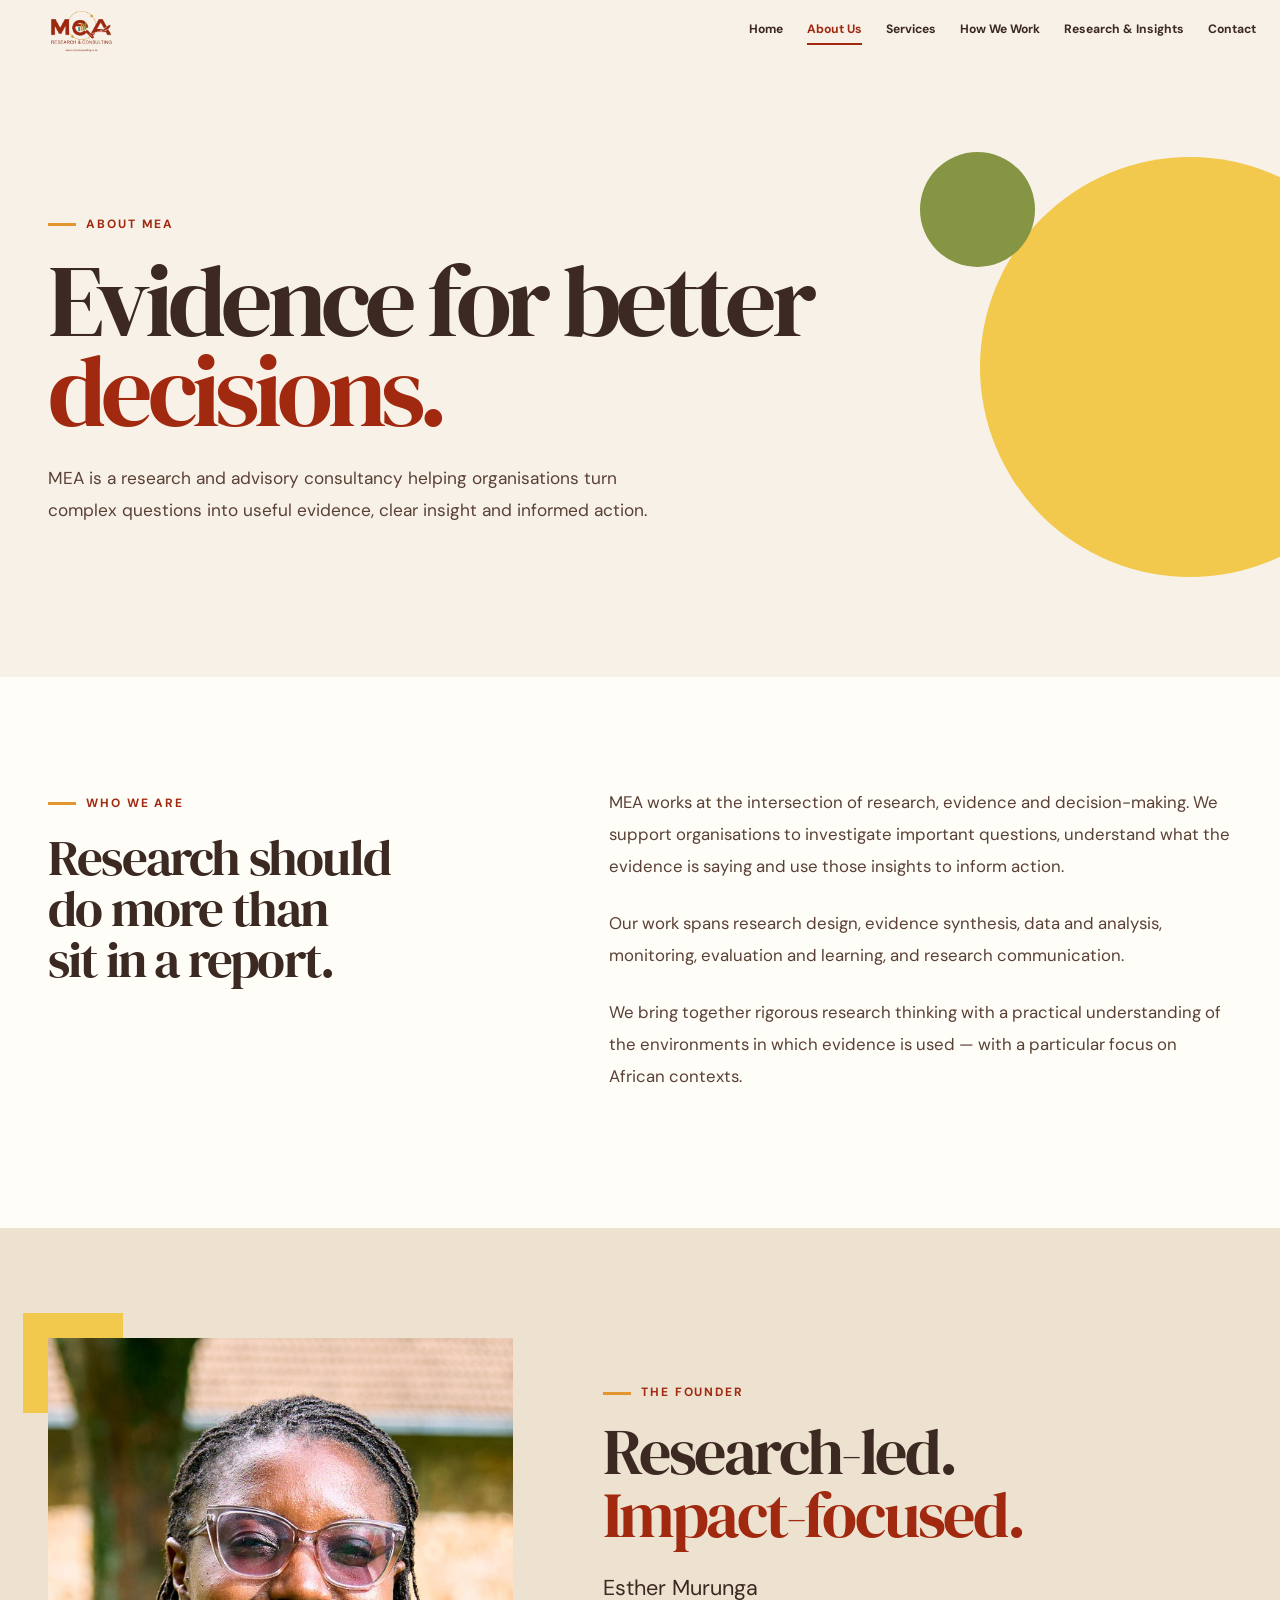
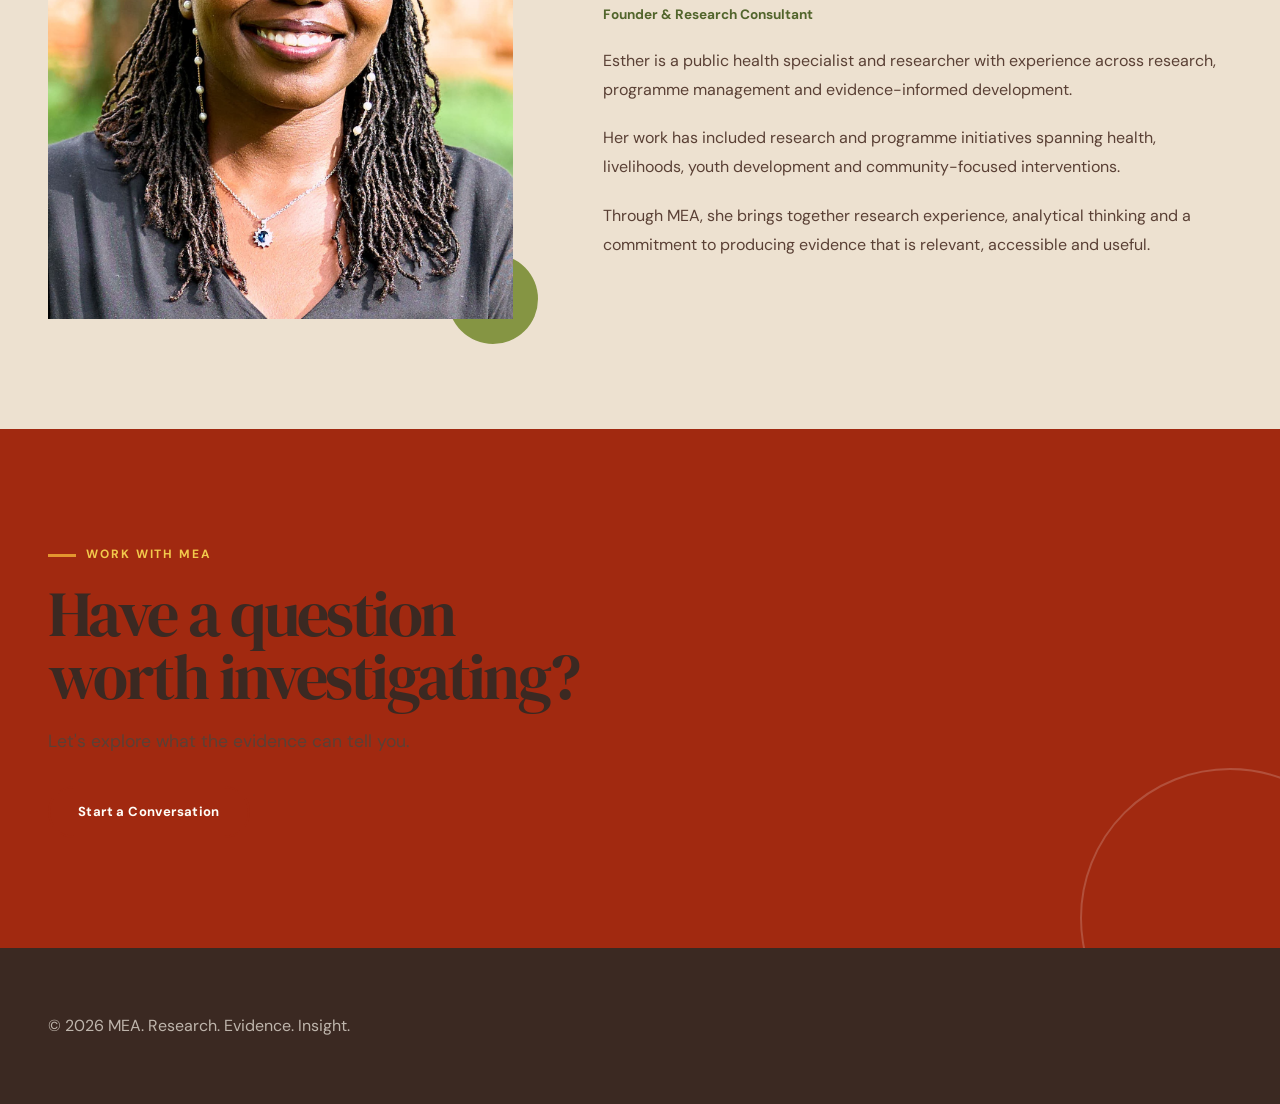
==== commit 2c7970f6: "Improve website: fix navigation, unify headers, fill placeholder content" ====
--- a/about.html
+++ b/about.html
@@ -4,6 +4,8 @@
     <meta charset="UTF-8">
     <meta name="viewport" content="width=device-width, initial-scale=1.0">
 
+    <link rel="icon" type="image/png" href="images/MEA-logo.png">
+
     <title>About Us | MEA</title>
 
     <meta name="description" content="Learn about MEA, a research and advisory consultancy focused on generating evidence and turning research into actionable insight.">
@@ -15,43 +17,25 @@
 
     <!-- HEADER -->
      <header>
-        
-        <nav>
+    <nav>
 
         <a href="index.html" class="logo-link">
             <img src="images/MEA-logo.png" alt="MEA Research & Consulting">
         </a>
 
         <ul>
-
-            <li>
-                <a href="index.html">Home</a>
-            </li>
-
-            <li>
-                <a href="about.html" class="active">About Us</a>
-            </li>
-
-            <li>
-                <a href="index.html#services">Services</a>
-            </li>
-
-            <li>
-                <a href="index.html#how-we-work">How We Work</a>
-            </li>
-
-            <li>
-                <a href="research.html">Research & Insights</a>
-            </li>
-
-            <li>
-                <a href="index.html#contact">Contact</a>
-            </li>
-
+            <li><a href="index.html">Home</a></li>
+            <li><a href="about.html" class="active">About Us</a></li>
+            <li><a href="index.html#services">Services</a></li>
+            <li><a href="index.html#how-we-work">How We Work</a></li>
+            <li><a href="index.html#insights">Research & Insights</a></li>
+            <li><a href="index.html#contact">Contact</a></li>
         </ul>
+        
+        
+        <button class="menu-toggle" aria-label="Open navigation"></button>
 
     </nav>
-
 </header>
 
 
--- a/style.css
+++ b/style.css
@@ -163,10 +163,8 @@
 }
 
 /* -------------------------
-   04. HEADER
-------------------------- */
-
-:root {
+    02. RESET & BASE
+    ------------------------- */
     --header-height: 66px;
 }
 
@@ -277,6 +275,12 @@
 
 
 /* Mobile */
+/* Mobile menu button — hidden on desktop */
+
+.menu-toggle {
+    display: none;
+}
+
 @media (max-width: 760px) {
 
     :root {
@@ -284,6 +288,7 @@
     }
 
     nav {
+        position: relative;
         width: min(100% - 32px, var(--max-width));
     }
 
@@ -291,8 +296,111 @@
         width: 105px;
     }
 
+    /* Hamburger button */
+
+.menu-toggle {
+    display: flex;
+    flex-direction: column;
+    justify-content: center;
+    align-items: flex-end;
+    gap: 5px;
+
+    width: 42px;
+    height: 42px;
+    padding: 8px 2px;
+
+    border: none;
+    background: transparent;
+
+    color: var(--brown);
+    font-size: 0;
+    cursor: pointer;
+    z-index: 1002;
+}
+
+
+/* Three menu lines */
+
+.menu-toggle::before,
+.menu-toggle::after {
+    content: "";
+    display: block;
+
+    height: 2px;
+
+    background: var(--brown);
+    border-radius: 2px;
+
+    transition: all 0.25s ease;
+}
+
+.menu-toggle::before {
+    width: 30px;
+    box-shadow: 0 7px 0 var(--brown);
+}
+
+.menu-toggle::after {
+    width: 22px;
+}
+
+
+/* Menu open — turn into X */
+
+nav.menu-open .menu-toggle::before {
+    width: 28px;
+    transform: translateY(7px) rotate(45deg);
+    box-shadow: none;
+}
+
+nav.menu-open .menu-toggle::after {
+    width: 28px;
+    transform: rotate(-45deg);
+}
+    /* Mobile menu */
     nav ul {
         display: none;
+
+        position: absolute;
+        top: 100%;
+        left: -16px;
+        right: -16px;
+
+        flex-direction: column;
+        align-items: stretch;
+        gap: 0;
+
+        padding: 10px 24px 18px;
+        margin: 0;
+
+        background: var(--cream);
+        border-bottom: 1px solid var(--border);
+        box-shadow: 0 12px 25px rgba(59, 41, 34, 0.12);
+
+        z-index: 1001;
+    }
+
+    nav.menu-open ul {
+        display: flex;
+    }
+
+    nav ul li {
+        width: 100%;
+    }
+
+    nav ul li a {
+        display: block;
+        width: 100%;
+
+        padding: 14px 0;
+
+        font-size: 0.85rem;
+        color: var(--brown);
+
+        border-bottom: 1px solid rgba(59, 41, 34, 0.12);
+    }
+
+    nav ul li:last-child a {
+        border-bottom: none;
     }
 
 }
@@ -1763,6 +1871,19 @@
     color: var(--cream);
 }
 
+.project-attribution {
+    width: min(100%, var(--max-width));
+    margin: 30px auto 0;
+
+    font-size: 0.95rem;
+    line-height: 1.7;
+    color: rgba(247, 241, 231, 0.8);
+}
+
+.project-attribution strong {
+    color: var(--ochre);
+}
+
 /* side gutters added so text never touches the screen edge on mobile */
 .project-intro,
 .project-details {
@@ -1831,6 +1952,16 @@
     max-width: 70ch;
 }
 
+.project-content ul.bullet-list {
+    margin: 0 0 25px 25px;
+}
+
+.project-content ul.bullet-list li {
+    margin-bottom: 12px;
+    line-height: 1.7;
+    color: var(--brown-soft);
+}
+
 .project-image {
     margin: 45px 0;
 }
@@ -1882,8 +2013,54 @@
 }
 
 /* -------------------------
-   15. FOOTER
-------------------------- */
+    15. FOOTER
+    ------------------------- */
+.container {
+    width: min(100% - 48px, var(--max-width));
+    margin: 0 auto;
+}
+
+/* Buttons used on about.html */
+.btn {
+    display: inline-flex;
+    align-items: center;
+    justify-content: center;
+    gap: 12px;
+
+    min-height: 52px;
+    padding: 0 28px;
+
+    border-radius: 999px;
+
+    font-size: 0.82rem;
+    font-weight: 700;
+    letter-spacing: 0.03em;
+    line-height: 1;
+    text-align: center;
+
+    cursor: pointer;
+
+    transition:
+        transform 0.3s var(--ease),
+        background 0.3s ease,
+        border-color 0.3s ease,
+        color 0.3s ease,
+        box-shadow 0.3s ease;
+}
+
+.btn-primary {
+    background: var(--terracotta);
+    color: var(--white);
+    border: 2px solid var(--terracotta);
+}
+
+.btn-primary:hover {
+    background: var(--brown);
+    border-color: var(--brown);
+    transform: translateY(-4px);
+    box-shadow: 0 14px 30px rgba(59, 41, 34, 0.18);
+}
+
 footer {
     padding: 65px var(--gutter);
 
@@ -2230,8 +2407,8 @@
 }
 
 /* =========================================================
-   ABOUT — HERO
-   ========================================================= */
+    ABOUT — HERO
+    ========================================================= */
 
 .page-hero {
     position: relative;
@@ -2244,8 +2421,6 @@
     background: var(--cream);
     overflow: hidden;
 }
-
-/* Large editorial shape */
 .page-hero::before {
     content: "";
     position: absolute;
@@ -2346,15 +2521,6 @@
     line-height: 1;
     letter-spacing: -0.035em;
     color: var(--brown);
-}
-
-.eyebrow {
-    display: inline-block;
-    font-size: 0.72rem;
-    font-weight: 800;
-    letter-spacing: 0.16em;
-    text-transform: uppercase;
-    color: var(--terracotta);
 }
 
 .about-page-copy {
@@ -2544,58 +2710,6 @@
 
     .about-page-cta {
         padding: 80px 0;
-    }
-
-}
- /* =========================================================
-    COMPACT HEADER — ALL PAGES
-    ========================================================= */
-
-header {
-    height: 68px !important;
-    min-height: 68px !important;
-    padding: 0 !important;
-}
-
-header nav {
-    height: 68px !important;
-    min-height: 68px !important;
-    padding: 0 !important;
-}
-
-header .logo-link img {
-    width: 110px !important;
-    max-height: 45px;
-    object-fit: contain;
-}
-
-header nav ul {
-    gap: 22px !important;
-    margin: 0 !important;
-    padding: 0 !important;
-}
-
-header nav ul li a {
-    padding: 4px 0 !important;
-    font-size: 0.76rem !important;
-}
-
-
-/* Mobile */
-@media (max-width: 760px) {
-
-    header {
-        height: 62px !important;
-        min-height: 62px !important;
-    }
-
-    header nav {
-        height: 62px !important;
-        min-height: 62px !important;
-    }
-
-    header .logo-link img {
-        width: 100px !important;
-    }
+}
 
 }
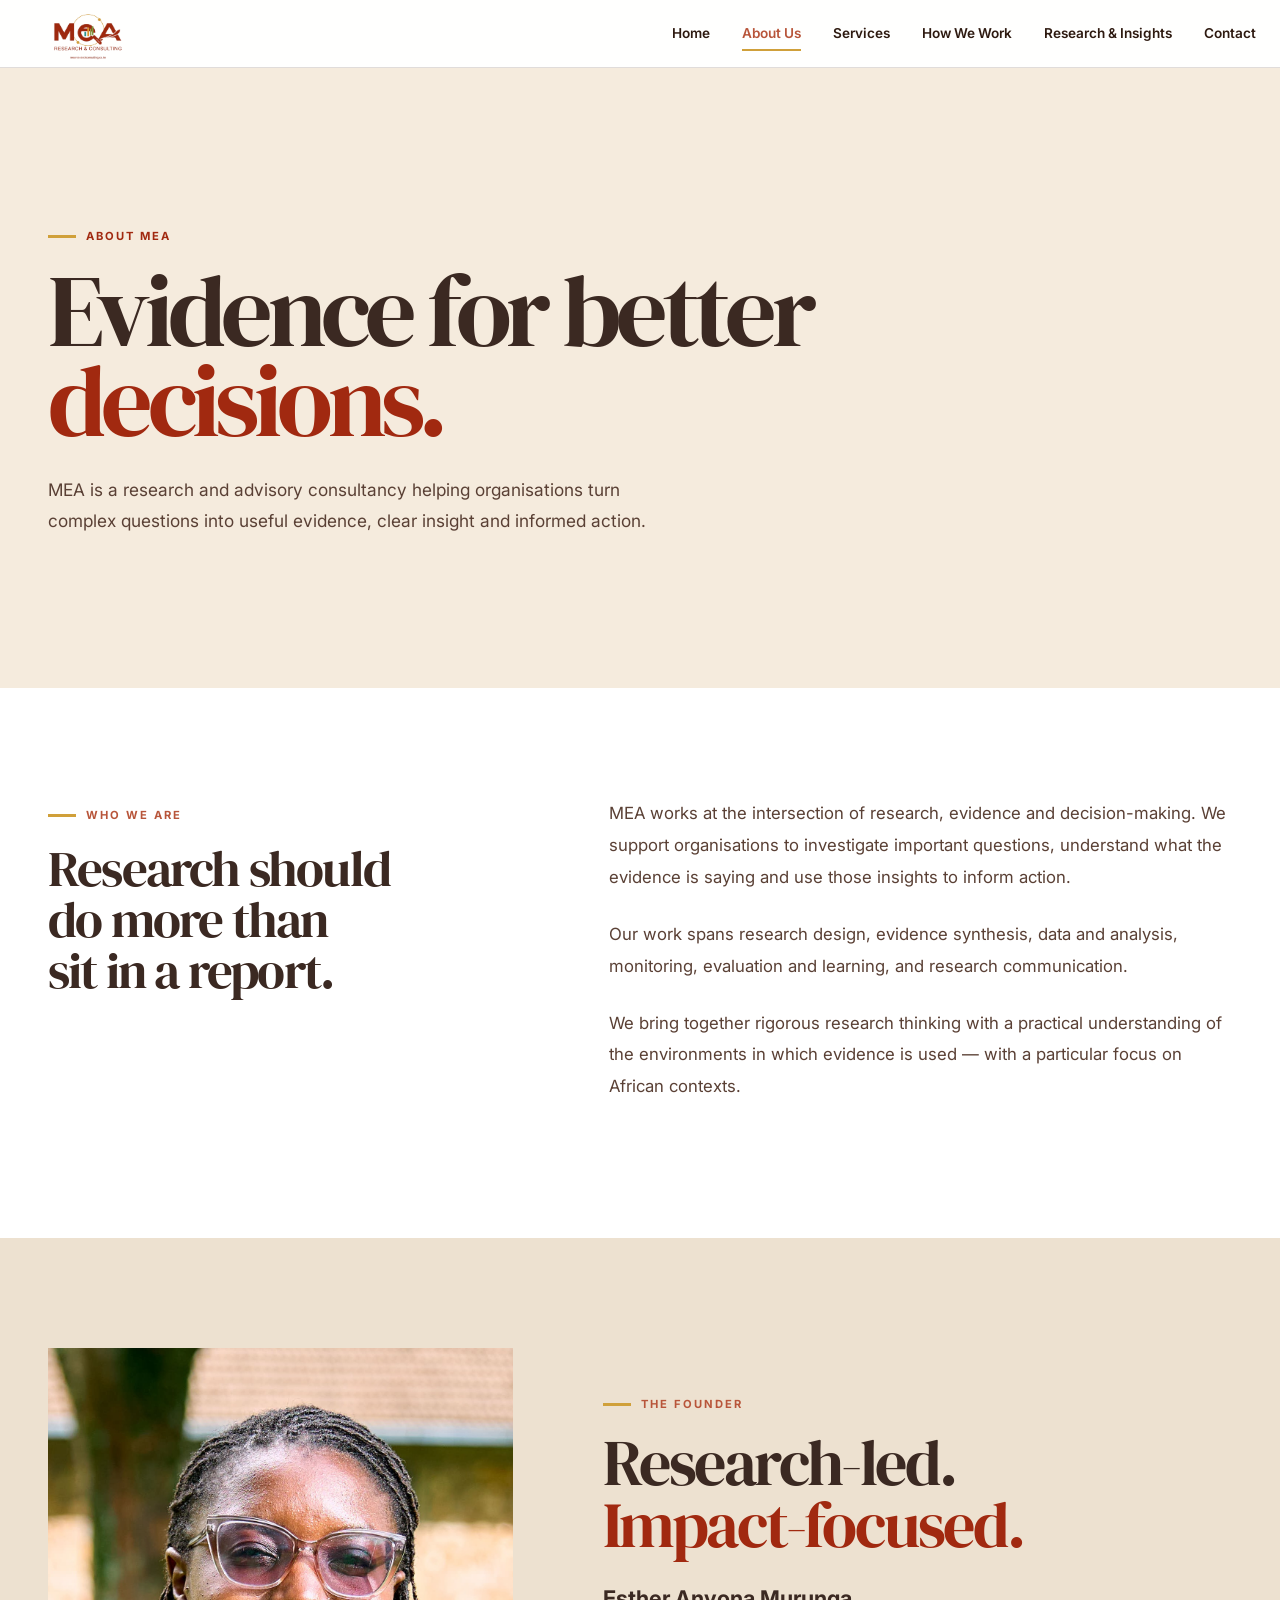
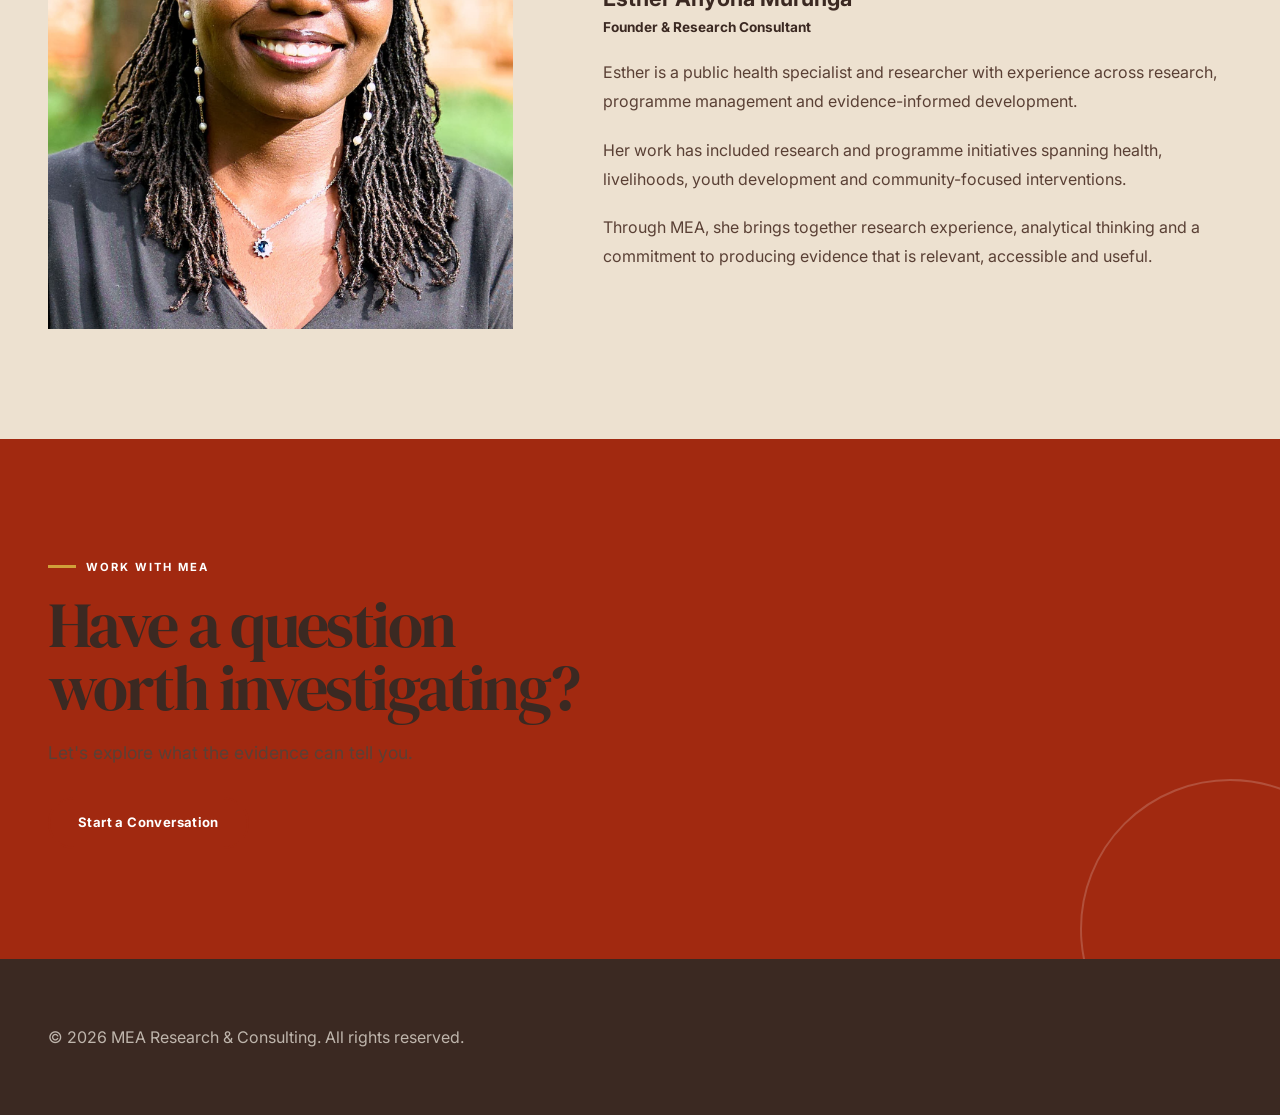
==== commit 3541b403: "Polish website layout and improve text contrast" ====
--- a/about.html
+++ b/about.html
@@ -113,7 +113,7 @@
 
                     <img
                         src="images/esther-murunga.jpg"
-                        alt="Founder of MEA"
+                        alt="Esther Anyona Murunga, Founder and Research Consultant at MEA"
                     >
 
                 </div>
@@ -128,7 +128,7 @@
                         <span>Impact-focused.</span>
                     </h2>
 
-                    <h3>Esther Murunga</h3>
+                    <h3>Esther Anyona Murunga</h3>
 
                     <p class="founder-role">
                         Founder & Research Consultant
@@ -192,7 +192,7 @@
         <div class="container">
 
             <p>
-                © 2026 MEA. Research. Evidence. Insight.
+                © 2026 MEA Research & Consulting. All rights reserved.
             </p>
 
         </div>
--- a/style.css
+++ b/style.css
@@ -1,54 +1,49 @@
 /* =========================================================
    MEA RESEARCH & CONSULTING
-   Afro-Modern Editorial Website
    ========================================================= */
 
 /* NOTE: for best performance, load fonts with <link> tags in your HTML <head>
    instead of @import (this is only a fallback). */
-@import url('https://fonts.googleapis.com/css2?family=DM+Sans:wght@400;500;600;700&family=DM+Serif+Display:ital@0;1&display=swap');
+@import url('https://fonts.googleapis.com/css2?family=Inter:wght@400;500;600;700;800&family=DM+Serif+Display:ital@0;1&display=swap');
 
 /* -------------------------
-   01. BRAND SYSTEM
-------------------------- */
+    01. BRAND SYSTEM
+    ------------------------- */
 :root {
-    --cream: #F7F1E7;
+    --cream: #F5EBDD;
     --cream-dark: #EDE1D0;
-    --white: #FFFDF8;
-
+    --white: #FFFFFF;
+
+    --cocoa: #2E1A10;
+    --umber: #5A3521;
     --brown: #3B2922;
     --brown-soft: #5A4035;
     --brown-light: #76594A;
 
+    --clay: #B8553A;
+    --clay-dark: #9B452A;
+    --ochre: #D0A03A;
     --terracotta: #A12910;
-    --terracotta-dark: #7F210D;
-    --terracotta-light: #C85632;
-
-    --ochre: #E3962F;
-    --yellow: #F2C94C;
-    --green: #859543;
-    --green-dark: #52652C;
-    --teal: #2D8888;
-
-    --border: rgba(59, 41, 34, 0.15);
-    --shadow: 0 20px 50px rgba(59, 41, 34, 0.12);
+
+    --border: rgba(46, 26, 16, 0.15);
+    --shadow: 0 20px 50px rgba(46, 26, 16, 0.12);
 
     --serif: "DM Serif Display", Georgia, serif;
-    --sans: "DM Sans", Arial, sans-serif;
+    --sans: "Inter", "Helvetica Neue", Arial, sans-serif;
 
     --radius-small: 8px;
-    --radius-medium: 18px;
-    --radius-large: 32px;
+    --radius-medium: 14px;
+    --radius-large: 24px;
 
     --max-width: 1240px;
-    --header-height: 82px;
-    --hero-bg: url('images/hero-bg.jpg'); /* <- change this path to your picture */
+    --header-height: 68px;
     --gutter: 24px;
     --ease: cubic-bezier(.2, .7, .2, 1);
 }
 
 /* -------------------------
-   02. RESET & BASE
-------------------------- */
+    02. RESET & BASE
+    ------------------------- */
 *,
 *::before,
 *::after {
@@ -119,18 +114,25 @@
 }
 
 /* -------------------------
-   03. GLOBAL TYPOGRAPHY
-------------------------- */
+    03. GLOBAL TYPOGRAPHY
+    ------------------------- */
 h1,
 h2,
 h3,
 h4 {
     color: var(--brown);
-    line-height: 1.05;
-    font-weight: 400; /* DM Serif Display has one weight; avoids faux-bold */
+    line-height: 1.1;
+    font-weight: 600;
     text-wrap: balance;
 }
 
+h1,
+h2 {
+    font-family: var(--serif);
+    font-weight: 400;
+}
+
+h3,
 h4 {
     font-family: var(--sans);
     font-weight: 700;
@@ -146,12 +148,12 @@
     align-items: center;
     gap: 10px;
 
-    font-size: 0.75rem;
+    font-size: 0.7rem;
     font-weight: 700;
-    letter-spacing: 0.16em;
+    letter-spacing: 0.18em;
     text-transform: uppercase;
 
-    color: var(--terracotta);
+    color: var(--clay);
 }
 
 .eyebrow::before {
@@ -163,11 +165,38 @@
 }
 
 /* -------------------------
-    02. RESET & BASE
+    04. HEADER
     ------------------------- */
-    --header-height: 66px;
-}
-
+
+/* Top utility bar */
+.site-utility {
+    background: var(--cocoa);
+    color: rgba(255, 255, 255, 0.8);
+    font-family: var(--sans);
+    font-size: 0.72rem;
+    font-weight: 500;
+}
+
+.site-utility .utility-inner {
+    width: min(100% - 48px, var(--max-width));
+    margin: 0 auto;
+    padding: 8px var(--gutter);
+    display: flex;
+    align-items: center;
+    justify-content: space-between;
+    gap: 16px;
+}
+
+.site-utility a {
+    color: rgba(255, 255, 255, 0.85);
+    transition: color 0.2s ease;
+}
+
+.site-utility a:hover {
+    color: var(--ochre);
+}
+
+/* Main header */
 header {
     position: sticky;
     top: 0;
@@ -175,17 +204,22 @@
 
     height: var(--header-height);
 
-    background: rgba(247, 241, 231, 0.96);
+    background: rgba(255, 255, 255, 0.97);
     -webkit-backdrop-filter: blur(14px);
     backdrop-filter: blur(14px);
 
     border-bottom: 1px solid var(--border);
+    transition: box-shadow 0.3s ease;
+}
+
+header.scrolled {
+    box-shadow: 0 2px 20px rgba(46, 26, 16, 0.08);
 }
 
 nav {
     width: min(100% - 48px, var(--max-width));
     height: 100%;
-    margin: auto;
+    margin: 0 auto;
 
     display: flex;
     align-items: center;
@@ -201,15 +235,15 @@
 
 .logo-link img {
     display: block;
-    width: 115px;
+    width: 128px;
     height: auto;
 }
 
+/* Desktop menu */
 nav ul {
     display: flex;
     align-items: center;
-    justify-content: flex-end;
-    gap: 24px;
+    gap: 32px;
     margin: 0;
     padding: 0;
 }
@@ -217,36 +251,35 @@
 nav ul li a {
     position: relative;
     display: inline-block;
-    padding: 4px 0;
+    padding: 6px 0;
     white-space: nowrap;
 
-    font-size: 0.76rem;
-    font-weight: 700;
-    color: var(--brown);
-
-    transition:
-        color 0.2s ease,
-        transform 0.2s ease;
+    font-family: var(--sans);
+    font-size: 0.85rem;
+    font-weight: 600;
+    color: var(--cocoa);
+
+    transition: color 0.2s ease;
 }
 
 nav ul li a::after {
     content: "";
     position: absolute;
     left: 0;
-    bottom: -2px;
+    bottom: 0;
 
     width: 0;
     height: 2px;
 
-    background: var(--terracotta);
-
-    transition: width 0.2s ease;
+    background: var(--ochre);
+
+    transition: width 0.25s ease;
 }
 
 nav ul li a:hover,
 nav ul li a[aria-current="page"],
 nav ul li a.active {
-    color: var(--terracotta);
+    color: var(--clay);
 }
 
 nav ul li a:hover::after,
@@ -255,28 +288,45 @@
     width: 100%;
 }
 
-
-/* Tablet */
-@media (max-width: 1000px) {
-
-    nav {
-        width: min(100% - 36px, var(--max-width));
-    }
-
-    nav ul {
-        gap: 18px;
-    }
-
-    nav ul li a {
-        font-size: 0.72rem;
-    }
-
-}
-
-
-/* Mobile */
+/* CTA button in nav */
+.nav-cta {
+    display: inline-flex;
+    align-items: center;
+    justify-content: center;
+    gap: 8px;
+
+    min-height: 44px;
+    padding: 0 24px;
+
+    background: var(--clay);
+    color: #fff;
+
+    font-family: var(--sans);
+    font-size: 0.82rem;
+    font-weight: 700;
+    letter-spacing: 0.02em;
+
+    border: none;
+    border-radius: 6px;
+    cursor: pointer;
+
+    transition:
+        background 0.25s ease,
+        transform 0.2s ease,
+        box-shadow 0.25s ease;
+}
+
+.nav-cta:hover {
+    background: var(--clay-dark);
+    transform: translateY(-2px);
+    box-shadow: 0 8px 20px rgba(184, 85, 58, 0.3);
+}
+
+.nav-cta:active {
+    transform: translateY(0);
+}
+
 /* Mobile menu button — hidden on desktop */
-
 .menu-toggle {
     display: none;
 }
@@ -406,52 +456,69 @@
 }
 
 /* -------------------------
-   05. HERO
-------------------------- */
+    05. HERO
+    ------------------------- */
 #home {
     position: relative;
-    isolation: isolate; /* keeps the background layer behind the hero content */
+    isolation: isolate;
+    min-height: calc(100svh - var(--header-height));
     min-height: calc(100vh - var(--header-height));
-    min-height: calc(100svh - var(--header-height));
-
-    width: min(100% - 48px, var(--max-width));
-    margin: auto;
-
-    /* extra bottom padding leaves room for the ticker */
-    padding: 90px 0 110px;
+
+    width: min(100%, var(--max-width));
+    margin: 0 auto;
+    padding: 100px var(--gutter) 80px;
 
     display: grid;
-    grid-template-columns: minmax(0, 1fr) minmax(390px, 0.85fr);
+    grid-template-columns: minmax(0, 1.25fr) minmax(380px, 0.85fr);
     align-items: center;
-    gap: 70px;
-}
-
-/* subtle background motif */
+    gap: 72px;
+}
+
+/* Decorative olive ring motif */
 #home::before {
     content: "";
     position: absolute;
 
-    width: 420px;
-    height: 420px;
-
-    right: -220px;
-    top: 50px;
-
-    border: 1px solid rgba(133, 149, 67, 0.3);
+    width: 440px;
+    height: 440px;
+
+    right: -120px;
+    top: 100px;
+
+    border: 1px solid rgba(133, 149, 67, 0.35);
     border-radius: 50%;
 
     pointer-events: none;
 }
 
+/* Terracotta accent bar under headline */
+#home::after {
+    content: "";
+    position: absolute;
+    left: var(--gutter);
+    bottom: 38%;
+
+    width: 120px;
+    height: 6px;
+
+    background: var(--terracotta);
+}
+
+/* Eyebrow label above headline */
+#home .eyebrow {
+    color: var(--terracotta);
+    margin-bottom: 28px;
+}
+
 #home h2 {
-    max-width: 780px;
-    margin: 22px 0;
+    max-width: 16ch;
+    margin: 0 0 28px;
 
     font-family: var(--serif);
-    font-size: clamp(3.5rem, 7vw, 7.8rem);
+    font-size: clamp(3.2rem, 7.5vw, 8.5rem);
     font-weight: 400;
-    letter-spacing: -0.045em;
-    line-height: 0.98;
+    letter-spacing: -0.05em;
+    line-height: 0.94;
 
     color: var(--brown);
 }
@@ -463,9 +530,77 @@
 }
 
 #home p {
-    max-width: 570px;
-    font-size: 1.08rem;
-    line-height: 1.8;
+    max-width: 52ch;
+    margin: 0 0 40px;
+    font-size: 1.1rem;
+    line-height: 1.75;
+    color: var(--brown-soft);
+}
+
+/* Hero actions */
+.hero-actions {
+    display: flex;
+    flex-wrap: wrap;
+    gap: 16px;
+}
+
+/* Hero image area */
+.hero-visual {
+    position: relative;
+    display: flex;
+    align-items: center;
+    justify-content: center;
+}
+
+.hero-image-wrap {
+    position: relative;
+    width: 100%;
+    max-width: 540px;
+    aspect-ratio: 4 / 5;
+}
+
+/* Terracotta offset block */
+.hero-image-wrap::before {
+    content: "";
+    position: absolute;
+    inset: 26px 26px -26px -26px;
+    background: var(--terracotta);
+    z-index: 0;
+}
+
+/* Olive offset circle */
+.hero-image-wrap::after {
+    content: "";
+    position: absolute;
+
+    width: 110px;
+    height: 110px;
+
+    right: -40px;
+    bottom: -35px;
+
+    background: var(--olive);
+    border-radius: 50%;
+
+    z-index: 3;
+}
+
+.hero-image {
+    position: relative;
+    width: 100%;
+    height: 100%;
+    object-fit: cover;
+    z-index: 2;
+    border: 12px solid var(--brown);
+    box-shadow: 0 30px 60px rgba(59, 41, 34, 0.18);
+    transition:
+        transform 0.6s var(--ease),
+        filter 0.6s ease;
+}
+
+.hero-image-wrap:hover .hero-image {
+    transform: translate(-10px, -10px) scale(1.015);
+    filter: saturate(1.06);
 }
 
 /* Buttons */
@@ -738,73 +873,7 @@
 }
 
 /* -------------------------
-   05b. HERO BACKGROUND IMAGE
-   Full-width picture behind the whole hero. On desktop it stays fixed
-   while the page scrolls over it (parallax); on touch devices it scrolls normally.
-------------------------- */
-#home::after {
-    content: "";
-    position: absolute;
-    z-index: -1;
-
-    top: 0;
-    bottom: 0;
-    left: 50%;
-    width: 100vw;
-    transform: translateX(-50%);
-
-    background:
-        linear-gradient(
-            90deg,
-            rgba(43, 28, 22, 0.90) 0%,
-            rgba(43, 28, 22, 0.75) 55%,
-            rgba(43, 28, 22, 0.55) 100%
-        ),
-        var(--hero-bg) center / cover no-repeat;
-    background-attachment: scroll, fixed;
-}
-
-/* Light text on the darkened picture */
-#home .eyebrow {
-    color: var(--yellow);
-}
-
-#home h2 {
-    color: var(--cream);
-}
-
-#home h2 span {
-    color: var(--ochre);
-}
-
-#home p {
-    color: rgba(247, 241, 231, 0.88);
-}
-
-#home .secondary-button {
-    color: var(--cream);
-    border-color: var(--cream);
-}
-
-#home .secondary-button:hover {
-    color: var(--brown);
-    background: var(--ochre);
-    border-color: var(--ochre);
-}
-
-#home :focus-visible {
-    outline-color: var(--yellow);
-}
-
-/* Fixed backgrounds are janky on phones/tablets, so let it scroll there */
-@media (max-width: 1000px), (hover: none) {
-    #home::after {
-        background-attachment: scroll, scroll;
-    }
-}
-
-/* -------------------------
-   06. SHARED SECTIONS
+    06. SHARED SECTIONS
 ------------------------- */
 section:not(#home) {
     padding: 110px var(--gutter);
@@ -832,20 +901,20 @@
 }
 
 /* -------------------------
-   07. SERVICES
-------------------------- */
+    07. SERVICES
+    ------------------------- */
 #services {
-    background: var(--brown);
-    color: var(--cream);
+    background: var(--cream);
+    color: var(--brown);
 }
 
 #services h2,
 #services p {
-    color: var(--cream);
+    color: var(--brown);
 }
 
 #services .eyebrow {
-    color: var(--ochre);
+    color: var(--clay);
 }
 
 .services-grid {
@@ -854,88 +923,139 @@
 
     display: grid;
     grid-template-columns: repeat(2, 1fr);
-    gap: 2px;
-
-    background: rgba(247, 241, 231, 0.2);
-}
-
-/* if there's an odd number of cards, the last one spans the full row */
-.service-card:last-child:nth-child(odd) {
-    grid-column: 1 / -1;
+    gap: 24px;
+}
+
+/* 4-column layout on large screens */
+@media (min-width: 1280px) {
+    .services-grid {
+        grid-template-columns: repeat(4, 1fr);
+    }
 }
 
 .service-card {
     position: relative;
 
-    min-height: 280px;
-    padding: 42px 90px 42px 42px;
-
-    background: var(--brown);
-    overflow: hidden;
+    min-height: 320px;
+    padding: 36px 32px 32px;
+
+    background: var(--white);
+    border: 1px solid var(--border);
+    border-radius: 8px;
+
+    display: flex;
+    flex-direction: column;
+    align-items: flex-start;
+    justify-content: space-between;
 
     transition:
-        background 0.4s ease,
-        transform 0.4s var(--ease);
-}
-
-.service-card::before {
-    content: attr(data-number);
-
+        transform 0.35s var(--ease),
+        box-shadow 0.35s ease,
+        border-color 0.35s ease;
+}
+
+.service-card:hover {
+    transform: translateY(-6px);
+    box-shadow: 0 20px 40px rgba(46, 26, 16, 0.1);
+    border-color: var(--clay);
+}
+
+/* Step number */
+.service-number {
     position: absolute;
-    right: 28px;
     top: 18px;
+    right: 22px;
 
     font-family: var(--serif);
-    font-size: 5rem;
+    font-size: 2.4rem;
     line-height: 1;
 
-    color: rgba(247, 241, 231, 0.08);
+    color: rgba(46, 26, 16, 0.08);
     pointer-events: none;
 }
 
-.service-card::after {
-    content: "↗";
-
-    position: absolute;
-    right: 30px;
-    bottom: 25px;
-
-    font-size: 1.6rem;
+/* Service category label */
+.service-label {
+    font-family: var(--sans);
+    font-size: 0.68rem;
+    font-weight: 700;
+    letter-spacing: 0.16em;
+    text-transform: uppercase;
+
+    color: var(--clay);
+    margin-bottom: 14px;
+}
+
+.service-card h3 {
+    margin-bottom: 12px;
+
+    font-family: var(--serif);
+    font-size: clamp(1.6rem, 2.4vw, 2rem);
+    font-weight: 400;
+    line-height: 1.15;
+
+    color: var(--cocoa);
+}
+
+.service-card p {
+    margin-bottom: 22px;
+
+    font-size: 0.92rem;
+    line-height: 1.65;
+    color: var(--umber);
+}
+
+.service-link {
+    font-family: var(--sans);
+    font-size: 0.8rem;
+    font-weight: 700;
+    letter-spacing: 0.02em;
+
+    color: var(--clay);
+    transition: color 0.2s ease, gap 0.2s ease;
+}
+
+.service-link:hover {
     color: var(--ochre);
-
-    transition: transform 0.3s var(--ease), color 0.3s ease;
-}
-
-.service-card:hover {
-    background: var(--terracotta);
-    transform: translateY(-5px);
-}
-
-.service-card:hover::after {
-    transform: translate(5px, -5px);
-    color: var(--yellow);
-}
-
-.service-card h3 {
-    position: relative;
-    z-index: 2;
-
-    max-width: 500px;
-    margin-bottom: 18px;
-
-    font-family: var(--serif);
-    font-size: clamp(1.9rem, 3vw, 2.4rem);
-    font-weight: 400;
-
-    color: var(--cream);
-}
-
-.service-card p {
-    position: relative;
-    z-index: 2;
-
-    max-width: 480px;
-    color: rgba(247, 241, 231, 0.82);
+}
+
+/* Varied earthy card backgrounds */
+.service-card--investigate {
+    background: var(--cream);
+    border-left: 4px solid var(--clay);
+}
+
+.service-card--interpret {
+    background: var(--white);
+    border-left: 4px solid var(--ochre);
+}
+
+.service-card--evaluate {
+    background: var(--cream);
+    border-left: 4px solid var(--clay);
+}
+
+.service-card--communicate {
+    background: var(--white);
+    border-left: 4px solid var(--ochre);
+}
+
+/* Responsive */
+@media (max-width: 1100px) {
+    .services-grid {
+        grid-template-columns: repeat(2, 1fr);
+    }
+}
+
+@media (max-width: 760px) {
+    .services-grid {
+        grid-template-columns: 1fr;
+    }
+
+    .service-card {
+        min-height: auto;
+        padding: 30px 26px 28px;
+    }
 }
 
 /* -------------------------
@@ -977,22 +1097,11 @@
 }
 
 #areas .section-heading > p:last-child {
-    max-width: 900px;
+    max-width: 720px;
     margin: 0;
 
-    font-size: 1.08rem;
-    line-height: 1.8;
-    color: var(--brown-soft);
-}
-
-#areas .section-heading > p:last-child {
-    grid-column: 2;
-
-    max-width: 850px;
-    margin: 15px 0 0;
-
-    font-size: 1.08rem;
-    line-height: 1.8;
+    font-size: 1.05rem;
+    line-height: 1.75;
     color: var(--brown-soft);
 }
 
@@ -1007,99 +1116,188 @@
 
     display: grid;
     grid-template-columns: repeat(3, 1fr);
-    gap: 18px;
-}
-
-#areas .area-card {
+}
+
+#areas .area-item {
     position: relative;
-    overflow: hidden;
-
-    min-height: 210px;
-    padding: 35px;
+
+    padding: 40px 64px 36px 92px;
+
+    display: grid;
+    grid-template-columns: 64px minmax(0, 1fr);
+    align-items: stretch;
+    gap: 32px;
+
+    background: var(--cream);
+    border-top: 1px solid var(--border);
+    border-right: 1px solid var(--border);
+    border-bottom: 1px solid var(--border);
+    border-left: 3px solid transparent;
+
+    text-decoration: none;
+    color: inherit;
+    cursor: pointer;
+
+    transition:
+        background 0.3s var(--ease),
+        border-color 0.3s var(--ease);
+}
+
+#areas .area-item::before {
+    content: "";
+
+    position: absolute;
+    left: 0;
+    bottom: 0;
+
+    width: 100%;
+    height: 3px;
+
+    background: var(--terracotta);
+    transform: scaleX(0);
+    transform-origin: left;
+
+    transition: transform 0.35s var(--ease);
+}
+
+#areas .area-item:hover,
+#areas .area-item:focus-visible {
+    background: var(--white);
+    border-left-color: var(--terracotta);
+    border-right-color: var(--border);
+}
+
+#areas .area-item:hover::before,
+#areas .area-item:focus-visible::before {
+    transform: scaleX(1);
+}
+
+#areas .area-num {
+    grid-column: 1;
+
+    align-self: center;
+
+    font-family: var(--serif);
+    font-size: clamp(1.8rem, 3vw, 2.6rem);
+    font-weight: 400;
+    line-height: 1;
+
+    color: var(--ochre);
+    opacity: 0.45;
+
+    transition: color 0.3s ease, opacity 0.3s ease;
+}
+
+#areas .area-item:hover .area-num,
+#areas .area-item:focus-visible .area-num {
+    color: var(--terracotta);
+    opacity: 1;
+}
+
+#areas .area-content {
+    grid-column: 2;
+
+    position: relative;
 
     display: flex;
     flex-direction: column;
     align-items: flex-start;
-    justify-content: flex-end;
-
-    background: var(--white);
-    border: 1px solid var(--border);
+    justify-content: center;
+    gap: 12px;
+
+    min-width: 0;
+    padding-right: 36px;
+}
+
+#areas .area-tag {
+    align-self: flex-start;
+
+    margin-bottom: 0;
+    padding: 4px 10px;
+
+    font-size: 0.66rem;
+    font-weight: 700;
+    letter-spacing: 0.14em;
+    text-transform: uppercase;
+
+    color: var(--brown-soft);
+    background: rgba(161, 41, 16, 0.08);
+    border-radius: 2px;
+}
+
+#areas .area-item.health .area-tag { color: var(--terracotta); background: rgba(161, 41, 16, 0.12); }
+#areas .area-item.people .area-tag { color: var(--brown-soft); background: rgba(90, 53, 33, 0.1); }
+#areas .area-item.society .area-tag { color: #6B4226; background: rgba(133, 149, 67, 0.14); }
+#areas .area-item.environment .area-tag { color: #2D8888; background: rgba(45, 136, 136, 0.12); }
+#areas .area-item.systems .area-tag { color: var(--brown); background: rgba(46, 26, 16, 0.08); }
+#areas .area-item.livelihoods .area-tag { color: var(--ochre); background: rgba(227, 150, 47, 0.14); }
+
+#areas .area-item h3 {
+    margin: 0 0 12px;
+
+    font-family: var(--serif);
+    font-size: clamp(1.5rem, 2.2vw, 1.9rem);
+    font-weight: 400;
+    line-height: 1.15;
+
+    color: var(--brown);
+}
+
+#areas .area-item p {
+    margin: 0;
+
+    font-size: 0.88rem;
+    line-height: 1.65;
+    color: var(--brown-soft);
+}
+
+#areas .area-arrow {
+    position: absolute;
+    right: 36px;
+    bottom: 34px;
+
+    width: 26px;
+    height: 26px;
+
+    display: flex;
+    align-items: center;
+    justify-content: center;
+
+    border: 1.5px solid var(--brown-light);
+    border-radius: 50%;
+
+    opacity: 0;
+    transform: translate(-4px, 4px) scale(0.6);
 
     transition:
-        transform 0.35s var(--ease),
-        background 0.35s ease,
-        border-color 0.35s ease;
-}
-
-#areas .area-card::before {
+        opacity 0.3s var(--ease),
+        transform 0.3s var(--ease),
+        border-color 0.3s ease;
+}
+
+#areas .area-arrow::after {
     content: "";
 
-    position: absolute;
-
-    width: 90px;
-    height: 90px;
-
-    right: -20px;
-    top: -20px;
-
-    background: var(--green);
-    border-radius: 50%;
-}
-
-#areas .area-card:nth-child(4n + 2)::before {
-    background: var(--ochre);
-}
-
-#areas .area-card:nth-child(4n + 3)::before {
-    background: var(--terracotta);
-}
-
-#areas .area-card:nth-child(4n + 4)::before {
-    background: var(--teal);
-}
-
-#areas .area-card:hover {
-    transform: translateY(-8px) rotate(-1deg);
-    background: var(--brown);
-    border-color: var(--brown);
-}
-
-#areas .area-card h3 {
-    position: relative;
-    z-index: 2;
-
-    margin: 0;
-
-    font-family: var(--serif);
-    font-size: 2rem;
-
-    color: var(--brown);
-
-    transition: color 0.3s ease;
-}
-
-#areas .area-card p {
-    position: relative;
-    z-index: 2;
-
-    margin-top: 12px;
-
-    font-size: 0.9rem;
-    line-height: 1.6;
-    color: var(--brown-soft);
-
-    transition: color 0.3s ease;
-}
-
-#areas .area-card:hover h3,
-#areas .area-card:hover p {
-    color: var(--cream);
+    width: 8px;
+    height: 8px;
+
+    border-right: 1.5px solid var(--brown);
+    border-bottom: 1.5px solid var(--brown);
+
+    transform: rotate(-45deg);
+}
+
+#areas .area-item:hover .area-arrow,
+#areas .area-item:focus-visible .area-arrow {
+    opacity: 1;
+    transform: translate(0, 0) scale(1);
+    border-color: var(--terracotta);
 }
 
 
 /* -------------------------
    AREAS — TABLET
-------------------------- */
+   ------------------------- */
 
 @media (max-width: 900px) {
 
@@ -1107,12 +1305,30 @@
         grid-template-columns: repeat(2, 1fr);
     }
 
+    #areas .area-item {
+        padding: 34px 28px 30px 76px;
+        gap: 22px;
+    }
+
+    #areas .area-num {
+        font-size: clamp(1.5rem, 2.6vw, 2rem);
+    }
+
+    #areas .area-content {
+        gap: 10px;
+        padding-right: 28px;
+    }
+
+    #areas .area-arrow {
+        right: 24px;
+        bottom: 24px;
+    }
 }
 
 
 /* -------------------------
    AREAS — MOBILE
-------------------------- */
+   ------------------------- */
 
 @media (max-width: 600px) {
 
@@ -1130,17 +1346,35 @@
     }
 
     #areas .section-heading h2 {
-        font-size: clamp(2.7rem, 12vw, 4rem);
+        font-size: clamp(2.6rem, 11vw, 3.8rem);
     }
 
     #areas .section-heading > p:last-child {
-        font-size: 1rem;
+        font-size: 0.98rem;
     }
 
     #areas .areas-grid {
         grid-template-columns: 1fr;
     }
 
+    #areas .area-item {
+        padding: 30px 26px 28px 72px;
+        gap: 16px;
+    }
+
+    #areas .area-num {
+        font-size: clamp(1.4rem, 2.4vw, 1.8rem);
+    }
+
+    #areas .area-content {
+        gap: 8px;
+        padding-right: 26px;
+    }
+
+    #areas .area-arrow {
+        right: 24px;
+        bottom: 24px;
+    }
 }
 
 /* -------------------------
@@ -1260,122 +1494,328 @@
 
 /* -------------------------
    11. RESEARCH / INSIGHTS
-------------------------- */
+   ------------------------- */
 #insights {
     background: var(--cream-dark);
 }
 
-.research-grid {
-    width: min(100%, var(--max-width));
+#insights .section-heading {
+    width: min(100% - 48px, var(--max-width));
+    margin: 0 auto 60px;
+}
+
+#insights .section-heading h2 {
+    max-width: 900px;
+    margin: 14px 0 22px;
+
+    font-family: var(--serif);
+    font-size: clamp(3rem, 6vw, 6rem);
+    font-weight: 400;
+    line-height: 0.98;
+    letter-spacing: -0.04em;
+
+    color: var(--brown);
+}
+
+#insights .section-heading > p:last-child {
+    max-width: 720px;
+
+    font-size: 1.05rem;
+    line-height: 1.75;
+    color: var(--brown-soft);
+}
+
+/* Layout: featured research + side entries */
+.insights-layout {
+    width: min(100% - 48px, var(--max-width));
     margin: auto;
 
     display: grid;
-    grid-template-columns: repeat(3, 1fr);
-    gap: 25px;
-}
-
-.research-card {
+    grid-template-columns: 1.55fr 1fr;
+    gap: 0;
+}
+
+/* Featured research item */
+.insight-feature {
     position: relative;
-
-    min-height: 330px;
-    padding: 35px;
 
     display: flex;
     flex-direction: column;
+    align-items: flex-start;
     justify-content: space-between;
 
+    min-height: 480px;
+    padding: 56px 56px 52px;
+
+    text-decoration: none;
+    color: inherit;
+    cursor: pointer;
+
+    background: var(--brown);
+    color: var(--cream);
+
+    transition:
+        background 0.35s var(--ease);
+}
+
+.insight-feature__media {
+    position: absolute;
+    inset: 0;
+
+    display: flex;
+    align-items: flex-start;
+    justify-content: flex-start;
+    padding: 34px;
+
+    background:
+        radial-gradient(circle at 30% 20%, rgba(227, 150, 47, 0.18), transparent 55%),
+        radial-gradient(circle at 80% 80%, rgba(133, 149, 67, 0.14), transparent 50%),
+        var(--brown);
+}
+
+.insight-feature__stamp {
+    position: relative;
+    z-index: 2;
+
+    padding: 10px 18px;
+
+    font-size: 0.66rem;
+    font-weight: 700;
+    letter-spacing: 0.18em;
+    text-transform: uppercase;
+
+    color: var(--cream);
+    background: rgba(161, 41, 16, 0.55);
+    border: 1px solid rgba(247, 241, 231, 0.25);
+}
+
+.insight-feature__body {
+    position: relative;
+    z-index: 2;
+
+    display: flex;
+    flex-direction: column;
+    gap: 20px;
+
+    width: 100%;
+    max-width: 760px;
+
+    margin-top: auto;
+}
+
+.insight-feature__body .insight-type {
+    font-size: 0.72rem;
+    font-weight: 700;
+    letter-spacing: 0.16em;
+    text-transform: uppercase;
+
+    color: var(--ochre);
+}
+
+.insight-feature h3 {
+    margin: 0;
+
+    font-family: var(--serif);
+    font-size: clamp(1.9rem, 3.4vw, 3rem);
+    font-weight: 400;
+    line-height: 1.15;
+
+    color: var(--cream);
+}
+
+.insight-feature p {
+    margin: 0;
+    max-width: 72ch;
+
+    font-size: 1.05rem;
+    line-height: 1.75;
+    color: rgba(247, 241, 231, 0.9);
+}
+
+.insight-feature__body .insight-link {
+    display: inline-flex;
+    align-items: center;
+    gap: 8px;
+
+    margin-top: 6px;
+
+    font-size: 0.84rem;
+    font-weight: 700;
+    letter-spacing: 0.02em;
+
+    color: var(--ochre);
+
+    transition: color 0.25s ease, gap 0.25s ease;
+}
+
+.insight-feature:hover .insight-link,
+.insight-feature:focus-visible .insight-link {
+    color: var(--cream);
+    gap: 12px;
+}
+
+.insight-feature:hover,
+.insight-feature:focus-visible {
+    background: var(--cocoa);
+}
+
+/* Side entries */
+.insights-side {
+    display: flex;
+    flex-direction: column;
+}
+
+.insight-entry {
+    position: relative;
+
+    flex: 1;
+
+    display: flex;
+    flex-direction: column;
+    align-items: flex-start;
+    justify-content: flex-end;
+
+    padding: 40px 44px 38px;
+
+    background: var(--cream);
+    border-left: 1px solid var(--border);
+
+    transition: background 0.3s var(--ease);
+}
+
+.insight-entry:first-child {
+    border-bottom: 1px solid var(--border);
+}
+
+.insight-entry:hover,
+.insight-entry:focus-within {
     background: var(--white);
-
-    transition:
-        transform 0.4s var(--ease),
-        box-shadow 0.4s ease;
-}
-
-.research-card:nth-child(3n + 2) {
-    background: var(--terracotta);
-}
-
-.research-card:nth-child(3n + 3) {
-    background: var(--green-dark);
-}
-
-.research-card:hover {
-    transform: translateY(-10px);
-    box-shadow: var(--shadow);
-}
-
-.research-card h3 {
-    margin: 18px 0;
-
-    font-family: var(--serif);
-    font-size: 2rem;
-}
-
-.research-type {
-    font-size: 0.7rem;
-    font-weight: 800;
-    letter-spacing: 0.15em;
-    text-transform: uppercase;
-
-    color: var(--terracotta);
-}
-
-.research-tags {
-    display: flex;
-    flex-wrap: wrap;
-    gap: 8px;
-}
-
-.research-tags span {
-    padding: 6px 12px;
-
-    background: var(--cream-dark);
-    color: var(--brown);
+}
+
+.insight-type {
+    align-self: flex-start;
+
+    margin-bottom: 24px;
+    padding: 5px 12px;
 
     font-size: 0.68rem;
     font-weight: 700;
-
-    border-radius: 999px;
-}
-
-.research-link {
-    display: inline-block;
-    margin-top: 25px;
-
+    letter-spacing: 0.14em;
+    text-transform: uppercase;
+
+    color: var(--brown);
+    background: rgba(46, 26, 16, 0.07);
+}
+
+.insight-type--review {
+    color: var(--brown-soft);
+    background: rgba(90, 53, 33, 0.1);
+}
+
+.insight-type--proposal {
+    color: #6B4226;
+    background: rgba(133, 149, 67, 0.14);
+}
+
+.insight-entry h3 {
+    margin: 0 0 12px;
+
+    font-family: var(--serif);
+    font-size: clamp(1.5rem, 2vw, 1.9rem);
+    font-weight: 400;
+    line-height: 1.15;
+
+    color: var(--brown);
+}
+
+.insight-entry p {
+    margin: 0 0 22px;
+
+    font-size: 0.88rem;
+    line-height: 1.65;
+    color: var(--brown-soft);
+}
+
+.insight-link {
     font-size: 0.8rem;
-    font-weight: 800;
+    font-weight: 700;
+    letter-spacing: 0.02em;
 
     color: var(--terracotta);
-}
-
-/* Coloured cards: text, labels, tags and links were invisible on these before */
-.research-card:nth-child(3n + 2) h3,
-.research-card:nth-child(3n + 2) p,
-.research-card:nth-child(3n + 3) h3,
-.research-card:nth-child(3n + 3) p {
-    color: var(--white);
-}
-
-.research-card:nth-child(3n + 2) .research-type,
-.research-card:nth-child(3n + 2) .research-link,
-.research-card:nth-child(3n + 3) .research-type,
-.research-card:nth-child(3n + 3) .research-link {
-    color: var(--yellow);
-}
-
-.research-card:nth-child(3n + 2) .research-tags span,
-.research-card:nth-child(3n + 3) .research-tags span {
-    background: rgba(255, 253, 248, 0.18);
-    color: var(--white);
-}
-
-.research-link:hover {
-    text-decoration: underline;
-    text-underline-offset: 4px;
+
+    transition: color 0.25s ease, gap 0.25s ease;
+}
+
+.insight-entry:hover .insight-link,
+.insight-entry:focus-visible .insight-link {
+    color: var(--ochre);
+}
+
+/* -------------------------
+   INSIGHTS — RESPONSIVE
+   ------------------------- */
+@media (max-width: 1000px) {
+
+    .insights-layout {
+        grid-template-columns: 1fr;
+    }
+
+    .insight-feature {
+        min-height: auto;
+        padding: 48px 36px 40px;
+    }
+
+    .insight-feature__body {
+        max-width: 100%;
+    }
+
+    .insight-feature h3 {
+        font-size: clamp(1.7rem, 4vw, 2.4rem);
+    }
+
+    .insights-side {
+        flex-direction: column;
+    }
+
+    .insight-entry {
+        padding: 36px 32px 34px;
+    }
+}
+
+@media (max-width: 760px) {
+
+    #insights .section-heading {
+        margin-bottom: 45px;
+    }
+
+    #insights .section-heading h2 {
+        font-size: clamp(2.6rem, 11vw, 4rem);
+    }
+
+    .insight-feature {
+        min-height: auto;
+        padding: 36px 28px 32px;
+    }
+
+    .insight-feature h3 {
+        font-size: clamp(1.5rem, 5vw, 2.1rem);
+    }
+
+    .insight-feature p {
+        font-size: 0.96rem;
+    }
+
+    .insight-entry {
+        padding: 30px 26px 28px;
+    }
+
+    .insight-entry h3 {
+        font-size: clamp(1.4rem, 3.6vw, 1.8rem);
+    }
 }
 
 .insights-note {
-    width: min(100%, var(--max-width));
+    width: min(100% - 48px, var(--max-width));
     margin: 50px auto 0;
     padding: 30px;
 
@@ -1480,15 +1920,12 @@
 ------------------------- */
 
 #contact {
-    --contact-bg: #C85632;   /* lighter terracotta: change this one value to adjust the shade */
-    --butter: #FFE7B0;
-
     position: relative;
     overflow: hidden;
     isolation: isolate;
 
-    background: var(--contact-bg);
-    color: var(--white);
+    background: var(--cream);
+    color: var(--brown);
 }
 
 /* soft filled circle, top right */
@@ -1497,14 +1934,14 @@
     position: absolute;
     z-index: -1;
 
-    width: 620px;
-    height: 620px;
-
-    right: -240px;
-    top: -260px;
+    width: 520px;
+    height: 520px;
+
+    right: -180px;
+    top: -220px;
 
     border-radius: 50%;
-    background: rgba(255, 253, 248, 0.08);
+    background: rgba(133, 149, 67, 0.10);
 
     pointer-events: none;
 }
@@ -1515,28 +1952,28 @@
     position: absolute;
     z-index: -1;
 
-    width: 460px;
-    height: 460px;
-
-    left: -230px;
-    bottom: -230px;
+    width: 380px;
+    height: 380px;
+
+    left: -180px;
+    bottom: -180px;
 
     border-radius: 50%;
-    border: 1px solid rgba(255, 253, 248, 0.28);
+    border: 1px solid rgba(161, 41, 16, 0.16);
 
     pointer-events: none;
 }
 
 #contact h2 {
-    color: var(--white);
+    color: var(--brown);
 }
 
 #contact .eyebrow {
-    color: var(--butter);
+    color: var(--ochre);
 }
 
 #contact .eyebrow::before {
-    background: var(--butter);
+    background: var(--ochre);
 }
 
 .contact-container {
@@ -1552,29 +1989,34 @@
 
 /* INTRO */
 
+.contact-intro {
+    max-width: 560px;
+}
+
 .contact-intro h2 {
     margin: 26px 0 28px;
 
     font-family: var(--serif);
-    font-size: clamp(3rem, 6vw, 5.8rem);
+    font-size: clamp(2.4rem, 5.2vw, 4.6rem);
     font-weight: 400;
-    letter-spacing: -0.04em;
-    line-height: 1;
+    letter-spacing: -0.03em;
+    line-height: 1.05;
+
+    color: var(--brown);
 }
 
 /* optional: <h2>Let's build <span>evidence</span> together</h2> */
 .contact-intro h2 span {
     font-style: italic;
-    color: var(--butter);
+    color: var(--terracotta);
 }
 
 #contact .contact-intro > p:not(.eyebrow) {
-    max-width: 470px;
+    max-width: 560px;
 
     font-size: 1.08rem;
     line-height: 1.75;
-
-    color: rgba(255, 253, 248, 0.94);
+    color: var(--brown-soft);
 }
 
 
@@ -1585,20 +2027,26 @@
     margin-top: 42px;
 }
 
-#contact .contact-details p {
-    margin: 0;
+#contact .contact-details > div {
     padding: 18px 0;
-
-    border-top: 1px solid rgba(255, 253, 248, 0.3);
-
+    border-top: 1px solid rgba(59, 41, 34, 0.14);
+}
+
+#contact .contact-details > div:last-child {
+    border-bottom: 1px solid rgba(59, 41, 34, 0.14);
+}
+
+#contact .contact-details > div > p:not(.contact-locationscope) {
     font-size: 1.02rem;
     line-height: 1.5;
-
-    color: var(--white);
-}
-
-#contact .contact-details p:last-child {
-    border-bottom: 1px solid rgba(255, 253, 248, 0.3);
+    color: var(--brown);
+}
+
+#contact .contact-locationscope {
+    margin-top: 6px;
+    font-size: 0.82rem;
+    letter-spacing: 0.02em;
+    color: var(--ochre);
 }
 
 /* optional label above each detail: <strong>Email</strong> */
@@ -1611,13 +2059,14 @@
     letter-spacing: 0.16em;
     text-transform: uppercase;
 
-    color: var(--butter);
+    color: var(--ochre);
 }
 
 .contact-details a {
+    color: var(--brown);
     overflow-wrap: anywhere;
 
-    border-bottom: 2px solid rgba(255, 231, 176, 0.5);
+    border-bottom: 2px solid rgba(59, 41, 34, 0.4);
 
     transition:
         border-color 0.3s ease,
@@ -1625,44 +2074,57 @@
 }
 
 .contact-details a:hover {
-    color: var(--butter);
-    border-color: var(--butter);
+    color: var(--terracotta);
+    border-color: var(--terracotta);
 }
 
 
 /* FORM CARD */
-
 #contact-form {
     position: relative;
 
-    padding: 50px;
-
-    background: var(--cream);
-    color: var(--brown);
-
-    box-shadow: 14px 14px 0 var(--ochre);
-}
-
-/* green accent circle, echoing the hero */
-#contact-form::after {
+    padding: 54px 50px 46px;
+
+    background: var(--brown);
+    color: var(--cream);
+
+    border: 1px solid rgba(247, 241, 231, 0.12);
+}
+
+/* subtle ochre accent bar at the top */
+#contact-form::before {
     content: "";
     position: absolute;
-
-    width: 56px;
-    height: 56px;
-
-    top: -24px;
-    right: -24px;
-
-    border-radius: 50%;
-    background: var(--green);
-
-    pointer-events: none;
+    left: 0;
+    top: 0;
+
+    width: 100%;
+    height: 4px;
+
+    background: var(--terracotta);
 }
 
 #contact #contact-form p {
-    margin-bottom: 30px;
-    color: var(--brown-soft);
+    margin-bottom: 26px;
+    color: rgba(247, 241, 231, 0.82);
+
+    font-size: 0.98rem;
+    line-height: 1.65;
+}
+
+.contact-form__intro p:first-child {
+    font-family: var(--serif);
+    font-size: 1.35rem;
+    line-height: 1.2;
+    color: var(--cream);
+    margin-bottom: 10px;
+}
+
+.contact-form__intro p:last-child {
+    color: rgba(247, 241, 231, 0.78);
+    font-size: 0.95rem;
+    line-height: 1.6;
+    margin-bottom: 28px;
 }
 
 /* two fields side by side: wrap two .form-group in <div class="form-row"> */
@@ -1676,7 +2138,7 @@
     margin-bottom: 20px;
 }
 
-.form-group label {
+#contact-form .form-group label {
     display: block;
     margin-bottom: 8px;
 
@@ -1685,22 +2147,21 @@
     letter-spacing: 0.1em;
     text-transform: uppercase;
 
-    color: var(--brown);
+    color: var(--ochre);
 }
 
 
 /* INPUTS: soft filled fields */
-
-.form-group input,
-.form-group textarea,
-.form-group select {
+#contact-form .form-group input,
+#contact-form .form-group textarea,
+#contact-form .form-group select {
     width: 100%;
     padding: 14px 16px;
 
-    background: var(--white);
-
-    border: 1.5px solid rgba(59, 41, 34, 0.18);
-    border-radius: 12px;
+    background: var(--cream);
+
+    border: 1px solid rgba(59, 41, 34, 0.25);
+    border-radius: 4px;
 
     font-family: var(--sans);
     font-size: 1rem; /* 16px stops iPhones zooming on focus */
@@ -1714,29 +2175,29 @@
         background 0.25s ease;
 }
 
-.form-group input::placeholder,
-.form-group textarea::placeholder {
+#contact-form .form-group input::placeholder,
+#contact-form .form-group textarea::placeholder {
     color: var(--brown-light);
     opacity: 0.6;
 }
 
-.form-group input:hover,
-.form-group textarea:hover,
-.form-group select:hover {
-    border-color: rgba(59, 41, 34, 0.4);
-}
-
-.form-group input:focus,
-.form-group textarea:focus,
-.form-group select:focus {
-    border-color: var(--terracotta);
-    box-shadow: 0 0 0 4px rgba(200, 86, 50, 0.16);
+#contact-form .form-group input:hover,
+#contact-form .form-group textarea:hover,
+#contact-form .form-group select:hover {
+    border-color: rgba(59, 41, 34, 0.45);
+}
+
+#contact-form .form-group input:focus,
+#contact-form .form-group textarea:focus,
+#contact-form .form-group select:focus {
+    border-color: var(--ochre);
+    box-shadow: 0 0 0 4px rgba(227, 150, 47, 0.18);
 }
 
 /* browser autofill */
-.form-group input:-webkit-autofill {
+#contact-form .form-group input:-webkit-autofill {
     -webkit-text-fill-color: var(--brown);
-    box-shadow: 0 0 0 100px var(--white) inset;
+    box-shadow: 0 0 0 100px var(--cream) inset;
 }
 
 /* select arrow */
@@ -1763,31 +2224,58 @@
 #contact-form button {
     width: 100%;
     margin-top: 8px;
-
-    background: var(--ochre);
-    border-color: var(--ochre);
-    color: var(--brown);
+    min-height: 54px;
+
+    display: inline-flex;
+    align-items: center;
+    justify-content: center;
+    gap: 10px;
+
+    padding: 0 28px;
+
+    font-family: var(--sans);
+    font-size: 0.84rem;
+    font-weight: 700;
+    letter-spacing: 0.03em;
+
+    background: var(--terracotta);
+    border: 2px solid var(--terracotta);
+    color: var(--cream);
+
+    border-radius: 4px;
+    cursor: pointer;
+
+    transition:
+        background 0.25s var(--ease),
+        border-color 0.25s ease,
+        transform 0.2s ease,
+        box-shadow 0.25s ease;
 }
 
 #contact-form button:hover {
-    background: var(--brown);
-    border-color: var(--brown);
-    color: var(--cream);
-}
-#contact button,
+    background: var(--cocoa);
+    border-color: var(--cocoa);
+    transform: translateY(-2px);
+    box-shadow: 0 10px 24px rgba(161, 41, 16, 0.28);
+}
+
+#contact-form button:active {
+    transform: translateY(0);
+}
+#contact-form button,
 #contact input[type="submit"],
 #contact .primary-button {
-    color: var(--brown);
-    -webkit-text-fill-color: var(--brown);
-}
-
-/* focus rings: yellow on the terracotta background, terracotta on the cream card */
+    color: var(--cream);
+    -webkit-text-fill-color: var(--cream);
+}
+
+/* focus rings: ochre on the dark contact background, terracotta on cream cards */
 #contact :focus-visible {
-    outline-color: var(--butter);
+    outline-color: var(--ochre);
 }
 
 #contact-form :focus-visible {
-    outline-color: var(--terracotta);
+    outline-color: var(--ochre);
 }
 
 /* optional status message: <p class="form-status"> or <p class="form-status error"> */
@@ -1796,11 +2284,11 @@
 
     font-size: 0.9rem;
     font-weight: 600;
-    color: var(--green-dark);
+    color: var(--ochre);
 }
 
 #contact #contact-form .form-status.error {
-    color: var(--terracotta-dark);
+    color: var(--terracotta);
 }
 
 
@@ -1829,16 +2317,12 @@
         gap: 60px;
     }
 
+    .contact-intro h2 {
+        font-size: clamp(2rem, 8vw, 3.2rem);
+    }
+
     #contact-form {
-        padding: 34px 24px;
-        box-shadow: 8px 8px 0 var(--ochre);
-    }
-
-    #contact-form::after {
-        width: 44px;
-        height: 44px;
-        top: -18px;
-        right: -12px;
+        padding: 36px 26px 32px;
     }
 
     .form-row {
@@ -2116,8 +2600,9 @@
 }
 
 .service-card,
-.area-card,
-.research-card,
+.area-item,
+.insight-feature,
+.insight-entry,
 .approach-item,
 .about-container,
 .founder-container {
@@ -2127,8 +2612,9 @@
 /* Where supported, reveal as each element scrolls into view */
 @supports (animation-timeline: view()) {
     .service-card,
-    .area-card,
-    .research-card,
+    .area-item,
+    .insight-feature,
+    .insight-entry,
     .approach-item,
     .about-container,
     .founder-container {
@@ -2150,21 +2636,29 @@
 @media (max-width: 1000px) {
     #home {
         grid-template-columns: 1fr;
-        gap: 50px;
-        padding-top: 70px;
+        gap: 56px;
+        padding: 80px var(--gutter) 60px;
+    }
+
+    #home::before {
+        display: none;
+    }
+
+    #home::after {
+        display: none;
     }
 
     #home h2 {
-        max-width: 850px;
+        max-width: 16ch;
+        font-size: clamp(2.8rem, 8vw, 5.5rem);
     }
 
     .hero-visual {
-        min-height: auto;
-        padding-inline: 30px;
+        padding-inline: 0;
     }
 
     .hero-image-wrap {
-        width: min(100%, 520px);
+        max-width: 520px;
     }
 
     .about-container,
@@ -2190,7 +2684,6 @@
         border-bottom: 1px solid var(--border);
     }
 
-    .research-grid,
     .areas-grid {
         grid-template-columns: repeat(2, 1fr);
     }
@@ -2239,28 +2732,20 @@
     }
 
     #home {
-        width: min(100% - 30px, var(--max-width));
-        padding: 60px 0 100px;
+        width: min(100%, var(--max-width));
+        padding: 70px var(--gutter) 50px;
     }
 
     #home h2 {
-        font-size: clamp(3.2rem, 14vw, 5.5rem);
+        font-size: clamp(2.6rem, 13vw, 5rem);
     }
 
     .hero-visual {
-        min-height: 480px;
-    }
-
-    .hero-stamp {
-        left: -5px;
-        bottom: 50px;
-
-        width: 100px;
-        height: 100px;
-    }
-
-    .hero-accent-green {
-        left: -5px;
+        padding-inline: 0;
+    }
+
+    .hero-image-wrap {
+        max-width: 100%;
     }
 
     section:not(#home) {
@@ -2272,7 +2757,6 @@
     }
 
     .services-grid,
-    .research-grid,
     .areas-grid {
         grid-template-columns: 1fr;
     }
@@ -2287,7 +2771,7 @@
     }
 
     #contact-form {
-        padding: 30px 22px;
+        padding: 36px 26px 32px;
     }
 
     .about-highlight {
@@ -2329,31 +2813,22 @@
     }
 
     .hero-visual {
-        min-height: 400px;
-        padding-inline: 20px;
+        padding-inline: 0;
     }
 
     .hero-image-wrap {
-        width: 88%;
-    }
-
-    .hero-image,
-    .hero-image-placeholder {
-        border-width: 7px;
-    }
-
-    .hero-stamp {
-        width: 80px;
-        height: 80px;
-        font-size: 0.55rem;
+        max-width: 100%;
+    }
+
+    .hero-image {
+        border-width: 8px;
     }
 
     .service-card {
         padding: 30px 70px 30px 25px;
     }
 
-    .area-card,
-    .research-card {
+    .area-item {
         padding: 28px;
     }
 
@@ -2708,8 +3183,223 @@
         font-size: 3.2rem;
     }
 
-    .about-page-cta {
+.about-page-cta {
         padding: 80px 0;
-}
-
+    }
+
+}
+
+/* =========================================
+   MEA HERO — LAYOUT AND SPACING FIX
+   ========================================= */
+
+#home {
+    position: relative;
+    display: grid;
+    grid-template-columns: minmax(0, 1.05fr) minmax(0, 0.95fr);
+    align-items: center;
+    gap: clamp(32px, 5vw, 80px);
+
+    width: 100%;
+    max-width: none;
+    box-sizing: border-box;
+
+    margin: 0;
+    padding: clamp(64px, 8vw, 110px) clamp(24px, 6vw, 96px);
+
+    background: #F7F1E7;
+    overflow: hidden;
+}
+
+#home > .eyebrow,
+#home > h2,
+#home > p,
+#home > .hero-actions {
+    grid-column: 1;
+    justify-self: start;
+    width: 100%;
+    max-width: 100%;
+    box-sizing: border-box;
+    position: relative;
+    z-index: 2;
+}
+
+#home > .eyebrow {
+    margin: 0 0 22px;
+    color: #A12910;
+    font-size: 0.82rem;
+    font-weight: 700;
+    letter-spacing: 0.12em;
+    text-transform: uppercase;
+}
+
+#home > h2 {
+    margin: 0 0 24px;
+    color: #3B2922;
+    font-family: "DM Serif Display", Georgia, serif;
+    font-size: clamp(3rem, 5.5vw, 6rem);
+    font-weight: 400;
+    line-height: 0.98;
+    letter-spacing: -0.045em;
+    text-align: left;
+    overflow-wrap: normal;
+}
+
+#home > h2 span {
+    display: block;
+    color: #A12910;
+    font-style: italic;
+}
+
+#home > p {
+    margin: 0 0 32px;
+    max-width: 540px;
+    color: #59483F;
+    font-size: clamp(1rem, 1.2vw, 1.15rem);
+    line-height: 1.8;
+}
+
+#home > .hero-actions {
+    display: flex;
+    flex-wrap: wrap;
+    align-items: center;
+    gap: 14px;
+    margin: 0;
+}
+
+#home > .hero-visual {
+    grid-column: 2;
+    grid-row: 1 / span 4;
+    align-self: center;
+    justify-self: end;
+
+    position: relative;
+    z-index: 1;
+    width: 100%;
+    max-width: 540px;
+    min-width: 0;
+    margin: 0;
+}
+
+#home .hero-image-wrap {
+    position: relative;
+    width: 100%;
+    max-width: 100%;
+    aspect-ratio: 4 / 5;
+    overflow: visible;
+    box-sizing: border-box;
+    border: 8px solid #3B2922;
+    background: #E3962F;
+}
+
+#home .hero-image {
+    display: block;
+    width: 100%;
+    height: 100%;
+    object-fit: cover;
+    object-position: center;
+    box-shadow: 0 18px 45px rgb(59 41 34 / 12%);
+}
+
+#home::before {
+    content: "";
+    position: absolute;
+    width: clamp(260px, 35vw, 480px);
+    aspect-ratio: 1;
+    border: 2px solid #859543;
+    border-radius: 50%;
+    right: -100px;
+    top: 50%;
+    transform: translateY(-50%);
+    pointer-events: none;
+    z-index: 0;
+}
+
+#home::after {
+    content: none;
+}
+
+@media (max-width: 900px) {
+    #home {
+        grid-template-columns: minmax(0, 1fr) minmax(0, 0.85fr);
+        gap: 32px;
+        padding: 64px 32px;
+    }
+
+    #home > h2 {
+        font-size: clamp(2.8rem, 6vw, 4.5rem);
+    }
+
+    #home > .hero-visual {
+        max-width: 420px;
+    }
+}
+
+@media (max-width: 680px) {
+    #home {
+        grid-template-columns: minmax(0, 1fr);
+        gap: 0;
+        padding: 56px 24px 64px;
+    }
+
+    #home > .eyebrow,
+    #home > h2,
+    #home > p,
+    #home > .hero-actions,
+    #home > .hero-visual {
+        grid-column: 1;
+        grid-row: auto;
+        justify-self: stretch;
+        width: 100%;
+    }
+
+    #home > h2 {
+        font-size: clamp(2.8rem, 11vw, 4.2rem);
+        margin-bottom: 20px;
+    }
+
+    #home > p {
+        max-width: 100%;
+        margin-bottom: 26px;
+    }
+
+    #home > .hero-actions {
+        flex-direction: column;
+        align-items: stretch;
+        margin-bottom: 36px;
+    }
+
+    #home > .hero-actions a {
+        width: 100%;
+        box-sizing: border-box;
+        text-align: center;
+    }
+
+    #home > .hero-visual {
+        max-width: 400px;
+        margin: 0 auto;
+    }
+
+    #home .hero-image-wrap {
+        border-width: 6px;
+    }
+
+    #home::before {
+        width: 260px;
+        right: -140px;
+        top: auto;
+        bottom: 30px;
+        transform: none;
+    }
+}
+
+@media (max-width: 380px) {
+    #home {
+        padding-right: 18px;
+        padding-left: 18px;
+    }
+
+    #home > h2 {
+        font-size: 2.6rem;
+    }
 }
